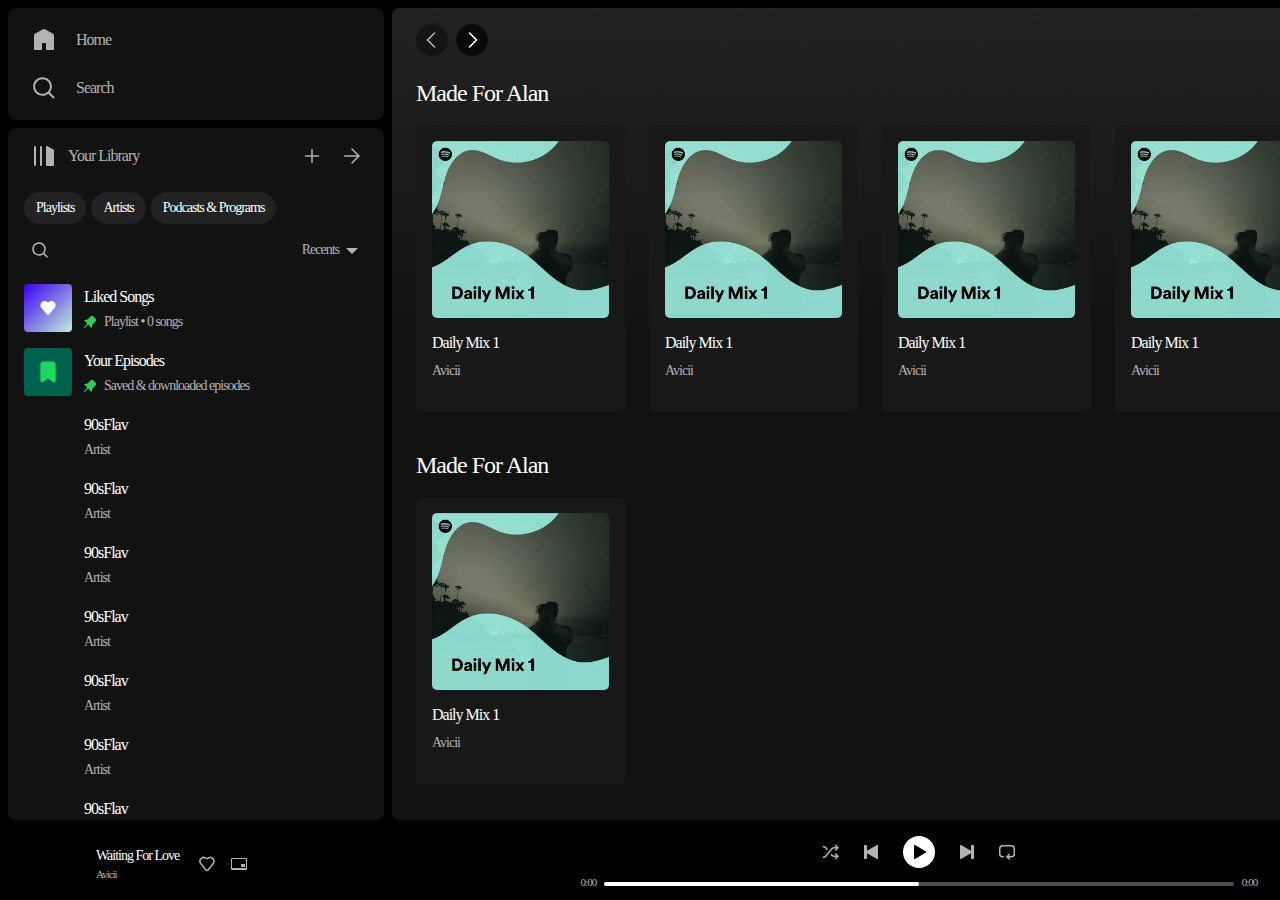
==== pages/app.html @ deaf63e4 "Commit 8 - 13/08/2023" ====
<!DOCTYPE html>
<html lang="en">

<head>
    <meta charset="UTF-8">
    <meta name="viewport" content="width=device-width, initial-scale=1.0">
    <title>Spotify - Web player: Music for Everyone</title>
    <link rel="shortcut icon" href="../img/favicon.png" type="image/x-icon">
    <!-- ============================================= GOOGLE FONTS ============================================= -->
    <!-- ============================================= EXTERNAL CSS ============================================= -->
    <link rel="stylesheet" href="../styles/style.css">
    <!-- ============================================= UNICONS LIBRARY ============================================= -->
    <link rel="stylesheet" href="https://unicons.iconscout.com/release/v4.0.8/css/line.css">
    <!-- ============================================= FONTAWESOME LIBRARY ============================================= -->
    <link rel="stylesheet" href="https://cdnjs.cloudflare.com/ajax/libs/font-awesome/6.4.0/css/all.min.css">
</head>

<body>

    <main>

        <aside class="sidebar">

            <ul class="principal-btns">
                <li class="home-btn principal-btn">
                    <a href="#">
                        <svg role="img" height="24" width="24" aria-hidden="true"
                            class="principal-icon home-active-icon" viewBox="0 0 24 24" data-encore-id="icon">
                            <path
                                d="M13.5 1.515a3 3 0 0 0-3 0L3 5.845a2 2 0 0 0-1 1.732V21a1 1 0 0 0 1 1h6a1 1 0 0 0 1-1v-6h4v6a1 1 0 0 0 1 1h6a1 1 0 0 0 1-1V7.577a2 2 0 0 0-1-1.732l-7.5-4.33z">
                            </path>
                        </svg>
                        <span>Home</span>
                    </a>
                </li>
                <li class="search-btn principal-btn">
                    <a href="#">
                        <svg role="img" height="24" width="24" aria-hidden="true" class="principal-icon search-icon"
                            viewBox="0 0 24 24" data-encore-id="icon">
                            <path
                                d="M10.533 1.279c-5.18 0-9.407 4.14-9.407 9.279s4.226 9.279 9.407 9.279c2.234 0 4.29-.77 5.907-2.058l4.353 4.353a1 1 0 1 0 1.414-1.414l-4.344-4.344a9.157 9.157 0 0 0 2.077-5.816c0-5.14-4.226-9.28-9.407-9.28zm-7.407 9.279c0-4.006 3.302-7.28 7.407-7.28s7.407 3.274 7.407 7.28-3.302 7.279-7.407 7.279-7.407-3.273-7.407-7.28z">
                            </path>
                        </svg>
                        <span>Search</span>
                    </a>
                </li>
            </ul>

            <div class="my-lib">
                <div class="lib-content">
                    <div class="my-lib-header">
                        <a href="#" class="my-lib-home my-lib-btn-left my-lib-btn">
                            <svg role="img" height="24" width="24" aria-hidden="true" viewBox="0 0 24 24"
                                data-encore-id="icon" class="Svg-sc-ytk21e-0 haNxPq">
                                <path
                                    d="M3 22a1 1 0 0 1-1-1V3a1 1 0 0 1 2 0v18a1 1 0 0 1-1 1zM15.5 2.134A1 1 0 0 0 14 3v18a1 1 0 0 0 1 1h6a1 1 0 0 0 1-1V6.464a1 1 0 0 0-.5-.866l-6-3.464zM9 2a1 1 0 0 0-1 1v18a1 1 0 1 0 2 0V3a1 1 0 0 0-1-1z">
                                </path>
                            </svg>
                            <p>Your Library</p>
                        </a>
                        <a href="#" class="my-lib-add my-lib-btn-right my-lib-btn">
                            <svg role="img" height="16" width="16" aria-hidden="true" viewBox="0 0 16 16"
                                data-encore-id="icon" class="Svg-sc-ytk21e-0 haNxPq">
                                <path
                                    d="M15.25 8a.75.75 0 0 1-.75.75H8.75v5.75a.75.75 0 0 1-1.5 0V8.75H1.5a.75.75 0 0 1 0-1.5h5.75V1.5a.75.75 0 0 1 1.5 0v5.75h5.75a.75.75 0 0 1 .75.75z">
                                </path>
                            </svg>
                        </a>
                        <a href="#" class="mt-lib-expand my-lib-btn-right my-lib-btn">
                            <svg role="img" height="16" width="16" aria-hidden="true" viewBox="0 0 16 16"
                                data-encore-id="icon" class="Svg-sc-ytk21e-0 leya-dW">
                                <path
                                    d="M7.19 1A.749.749 0 0 1 8.47.47L16 7.99l-7.53 7.521a.75.75 0 0 1-1.234-.815.75.75 0 0 1 .174-.243l5.72-5.714H.75a.75.75 0 1 1 0-1.498h12.38L7.41 1.529a.749.749 0 0 1-.22-.53z">
                                </path>
                            </svg>
                        </a>
                    </div>

                    <div class="my-lib-tags">
                        <a href="#">Playlists</a>
                        <a href="#">Artists</a>
                        <a href="#">Podcasts & Programs</a>
                    </div>

                </div>

                <div class="my-lib-playlists">
                    <div class="my-lib-filter">
                        <a href="#" class="playlist-search-btn">
                            <svg role="img" height="16" width="16" aria-hidden="true"
                                class="Svg-sc-ytk21e-0 haNxPq CIVozJ8XNPJ60uMN23Yg" viewBox="0 0 16 16"
                                data-encore-id="icon">
                                <path
                                    d="M7 1.75a5.25 5.25 0 1 0 0 10.5 5.25 5.25 0 0 0 0-10.5zM.25 7a6.75 6.75 0 1 1 12.096 4.12l3.184 3.185a.75.75 0 1 1-1.06 1.06L11.304 12.2A6.75 6.75 0 0 1 .25 7z">
                                </path>
                            </svg>
                        </a>
                        <div class="dropdown recents-playlists" id="dropdown-1" data-dropdown="1">
                            <div class="select" id="select-1">
                                <span class="selected">
                                    <span>Recents</span>
                                    <svg role="img" height="16" width="16" aria-hidden="true"
                                        class="dropdown-icon dropdown-show" id="dropdown-show-1" viewBox="0 0 16 16"
                                        data-encore-id="icon">
                                        <path d="m14 6-6 6-6-6h12z"></path>
                                    </svg>
                                    <svg role="img" height="16" width="16" aria-hidden="true"
                                        class="dropdown-icon dropdown-hide" id="dropdown-hide-1" viewBox="0 0 16 16"
                                        data-encore-id="icon">
                                        <path d="M14 10 8 4l-6 6h12z"></path>
                                    </svg>
                                </span>
                            </div>
                            <ul class="menu" id="menu-1">
                                <li class="dropdown-desc">Sort by</li>
                                <li class="option active">
                                    <span>Recents</span>
                                    <svg role="img" height="16" width="16" aria-hidden="true" viewBox="0 0 16 16"
                                        data-encore-id="icon" class="Svg-sc-ytk21e-0 haNxPq">
                                        <path
                                            d="M15.53 2.47a.75.75 0 0 1 0 1.06L4.907 14.153.47 9.716a.75.75 0 0 1 1.06-1.06l3.377 3.376L14.47 2.47a.75.75 0 0 1 1.06 0z">
                                        </path>
                                    </svg>
                                </li>
                                <li class="option">
                                    <span>Recently Added</span>
                                    <svg role="img" height="16" width="16" aria-hidden="true" viewBox="0 0 16 16"
                                        data-encore-id="icon" class="Svg-sc-ytk21e-0 haNxPq">
                                        <path
                                            d="M15.53 2.47a.75.75 0 0 1 0 1.06L4.907 14.153.47 9.716a.75.75 0 0 1 1.06-1.06l3.377 3.376L14.47 2.47a.75.75 0 0 1 1.06 0z">
                                        </path>
                                    </svg>
                                </li>
                                <li class="option">
                                    <span>Alphabetical</span>
                                    <svg role="img" height="16" width="16" aria-hidden="true" viewBox="0 0 16 16"
                                        data-encore-id="icon" class="Svg-sc-ytk21e-0 haNxPq">
                                        <path
                                            d="M15.53 2.47a.75.75 0 0 1 0 1.06L4.907 14.153.47 9.716a.75.75 0 0 1 1.06-1.06l3.377 3.376L14.47 2.47a.75.75 0 0 1 1.06 0z">
                                        </path>
                                    </svg>
                                </li>
                                <li class="option">
                                    <span>Creator</span>
                                    <svg role="img" height="16" width="16" aria-hidden="true" viewBox="0 0 16 16"
                                        data-encore-id="icon" class="Svg-sc-ytk21e-0 haNxPq">
                                        <path
                                            d="M15.53 2.47a.75.75 0 0 1 0 1.06L4.907 14.153.47 9.716a.75.75 0 0 1 1.06-1.06l3.377 3.376L14.47 2.47a.75.75 0 0 1 1.06 0z">
                                        </path>
                                    </svg>
                                </li>
                            </ul>
                        </div>
                    </div>
                    <ul class="playlists">
                        <li class="playlist-item">
                            <div class="playlist-1 playlist">
                                <div class="playlist-img">
                                    <img src="../img/liked-songs.png" alt="">
                                </div>
                                <div class="playlist-info">
                                    <h3>Liked Songs</h3>
                                    <p>
                                        <svg role="img" height="16" width="16" aria-hidden="false"
                                            class="Svg-sc-ytk21e-0 ilPTuf G7aCptcOZswI1fN6dGkO" viewBox="0 0 16 16"
                                            data-encore-id="icon">
                                            <title>Pinned</title>
                                            <path
                                                d="M8.822.797a2.72 2.72 0 0 1 3.847 0l2.534 2.533a2.72 2.72 0 0 1 0 3.848l-3.678 3.678-1.337 4.988-4.486-4.486L1.28 15.78a.75.75 0 0 1-1.06-1.06l4.422-4.422L.156 5.812l4.987-1.337L8.822.797z">
                                            </path>
                                        </svg>
                                        Playlist • 0 songs
                                    </p>
                                </div>
                            </div>
                        </li>
                        <li class="playlist-item">
                            <div class="playlist">
                                <div class="playlist-img">
                                    <img src="../img/your-episodes.png" alt="">
                                </div>
                                <div class="playlist-info">
                                    <h3>Your Episodes</h3>
                                    <p>
                                        <svg role="img" height="16" width="16" aria-hidden="false"
                                            class="Svg-sc-ytk21e-0 ilPTuf G7aCptcOZswI1fN6dGkO" viewBox="0 0 16 16"
                                            data-encore-id="icon">
                                            <title>Pinned</title>
                                            <path
                                                d="M8.822.797a2.72 2.72 0 0 1 3.847 0l2.534 2.533a2.72 2.72 0 0 1 0 3.848l-3.678 3.678-1.337 4.988-4.486-4.486L1.28 15.78a.75.75 0 0 1-1.06-1.06l4.422-4.422L.156 5.812l4.987-1.337L8.822.797z">
                                            </path>
                                        </svg>
                                        Saved & downloaded episodes
                                    </p>
                                </div>
                            </div>
                        </li>
                        <li class="playlist-item artist-item">
                            <div class="playlist artist">
                                <div class="playlist-img artist-img">
                                    <img src="../img/artists-img.webp" alt="">
                                </div>
                                <div class="playlist-info">
                                    <h3>90sFlav</h3>
                                    <p>
                                        Artist
                                    </p>
                                </div>
                            </div>
                        </li>
                        <li class="playlist-item artist-item">
                            <div class="playlist artist">
                                <div class="playlist-img artist-img">
                                    <img src="../img/artists-img.webp" alt="">
                                </div>
                                <div class="playlist-info">
                                    <h3>90sFlav</h3>
                                    <p>
                                        Artist
                                    </p>
                                </div>
                            </div>
                        </li>
                        <li class="playlist-item artist-item">
                            <div class="playlist artist">
                                <div class="playlist-img artist-img">
                                    <img src="../img/artists-img.webp" alt="">
                                </div>
                                <div class="playlist-info">
                                    <h3>90sFlav</h3>
                                    <p>
                                        Artist
                                    </p>
                                </div>
                            </div>
                        </li>
                        <li class="playlist-item artist-item">
                            <div class="playlist artist">
                                <div class="playlist-img artist-img">
                                    <img src="../img/artists-img.webp" alt="">
                                </div>
                                <div class="playlist-info">
                                    <h3>90sFlav</h3>
                                    <p>
                                        Artist
                                    </p>
                                </div>
                            </div>
                        </li>
                        <li class="playlist-item artist-item">
                            <div class="playlist artist">
                                <div class="playlist-img artist-img">
                                    <img src="../img/artists-img.webp" alt="">
                                </div>
                                <div class="playlist-info">
                                    <h3>90sFlav</h3>
                                    <p>
                                        Artist
                                    </p>
                                </div>
                            </div>
                        </li>
                        <li class="playlist-item artist-item">
                            <div class="playlist artist">
                                <div class="playlist-img artist-img">
                                    <img src="../img/artists-img.webp" alt="">
                                </div>
                                <div class="playlist-info">
                                    <h3>90sFlav</h3>
                                    <p>
                                        Artist
                                    </p>
                                </div>
                            </div>
                        </li>
                        <li class="playlist-item artist-item">
                            <div class="playlist artist">
                                <div class="playlist-img artist-img">
                                    <img src="../img/artists-img.webp" alt="">
                                </div>
                                <div class="playlist-info">
                                    <h3>90sFlav</h3>
                                    <p>
                                        Artist
                                    </p>
                                </div>
                            </div>
                        </li>
                        <li class="playlist-item artist-item">
                            <div class="playlist artist">
                                <div class="playlist-img artist-img">
                                    <img src="../img/artists-img.webp" alt="">
                                </div>
                                <div class="playlist-info">
                                    <h3>90sFlav</h3>
                                    <p>
                                        Artist
                                    </p>
                                </div>
                            </div>
                        </li>
                        <li class="playlist-item artist-item">
                            <div class="playlist artist">
                                <div class="playlist-img artist-img">
                                    <img src="../img/artists-img.webp" alt="">
                                </div>
                                <div class="playlist-info">
                                    <h3>90sFlav</h3>
                                    <p>
                                        Artist
                                    </p>
                                </div>
                            </div>
                        </li>
                        <li class="playlist-item artist-item">
                            <div class="playlist artist">
                                <div class="playlist-img artist-img">
                                    <img src="../img/artists-img.webp" alt="">
                                </div>
                                <div class="playlist-info">
                                    <h3>90sFlav</h3>
                                    <p>
                                        Artist
                                    </p>
                                </div>
                            </div>
                        </li>
                        <li class="playlist-item artist-item">
                            <div class="playlist artist">
                                <div class="playlist-img artist-img">
                                    <img src="../img/artists-img.webp" alt="">
                                </div>
                                <div class="playlist-info">
                                    <h3>90sFlav</h3>
                                    <p>
                                        Artist
                                    </p>
                                </div>
                            </div>
                        </li>
                        <li class="playlist-item artist-item">
                            <div class="playlist artist">
                                <div class="playlist-img artist-img">
                                    <img src="../img/artists-img.webp" alt="">
                                </div>
                                <div class="playlist-info">
                                    <h3>90sFlav</h3>
                                    <p>
                                        Artist
                                    </p>
                                </div>
                            </div>
                        </li>
                        <li class="playlist-item artist-item">
                            <div class="playlist artist">
                                <div class="playlist-img artist-img">
                                    <img src="../img/artists-img.webp" alt="">
                                </div>
                                <div class="playlist-info">
                                    <h3>90sFlav</h3>
                                    <p>
                                        Artist
                                    </p>
                                </div>
                            </div>
                        </li>
                        <li class="playlist-item artist-item">
                            <div class="playlist artist">
                                <div class="playlist-img artist-img">
                                    <img src="../img/artists-img.webp" alt="">
                                </div>
                                <div class="playlist-info">
                                    <h3>90sFlav</h3>
                                    <p>
                                        Artist
                                    </p>
                                </div>
                            </div>
                        </li>
                        <li class="playlist-item artist-item">
                            <div class="playlist artist">
                                <div class="playlist-img artist-img">
                                    <img src="../img/artists-img.webp" alt="">
                                </div>
                                <div class="playlist-info">
                                    <h3>90sFlav</h3>
                                    <p>
                                        Artist
                                    </p>
                                </div>
                            </div>
                        </li>
                        <li class="playlist-item artist-item">
                            <div class="playlist artist">
                                <div class="playlist-img artist-img">
                                    <img src="../img/artists-img.webp" alt="">
                                </div>
                                <div class="playlist-info">
                                    <h3>90sFlav</h3>
                                    <p>
                                        Artist
                                    </p>
                                </div>
                            </div>
                        </li>
                        <li class="playlist-item artist-item">
                            <div class="playlist artist">
                                <div class="playlist-img artist-img">
                                    <img src="../img/artists-img.webp" alt="">
                                </div>
                                <div class="playlist-info">
                                    <h3>90sFlav</h3>
                                    <p>
                                        Artist
                                    </p>
                                </div>
                            </div>
                        </li>
                        <li class="playlist-item artist-item">
                            <div class="playlist artist">
                                <div class="playlist-img artist-img">
                                    <img src="../img/artists-img.webp" alt="">
                                </div>
                                <div class="playlist-info">
                                    <h3>90sFlav</h3>
                                    <p>
                                        Artist
                                    </p>
                                </div>
                            </div>
                        </li>
                        <li class="playlist-item artist-item">
                            <div class="playlist artist">
                                <div class="playlist-img artist-img">
                                    <img src="../img/artists-img.webp" alt="">
                                </div>
                                <div class="playlist-info">
                                    <h3>90sFlav</h3>
                                    <p>
                                        Artist
                                    </p>
                                </div>
                            </div>
                        </li>
                        <li class="playlist-item artist-item">
                            <div class="playlist artist">
                                <div class="playlist-img artist-img">
                                    <img src="../img/artists-img.webp" alt="">
                                </div>
                                <div class="playlist-info">
                                    <h3>90sFlav</h3>
                                    <p>
                                        Artist
                                    </p>
                                </div>
                            </div>
                        </li>
                        <li class="playlist-item artist-item">
                            <div class="playlist artist">
                                <div class="playlist-img artist-img">
                                    <img src="../img/artists-img.webp" alt="">
                                </div>
                                <div class="playlist-info">
                                    <h3>90sFlav</h3>
                                    <p>
                                        Artist
                                    </p>
                                </div>
                            </div>
                        </li>
                        <li class="playlist-item artist-item">
                            <div class="playlist artist">
                                <div class="playlist-img artist-img">
                                    <img src="../img/artists-img.webp" alt="">
                                </div>
                                <div class="playlist-info">
                                    <h3>90sFlav</h3>
                                    <p>
                                        Artist
                                    </p>
                                </div>
                            </div>
                        </li>
                        <li class="playlist-item artist-item">
                            <div class="playlist artist">
                                <div class="playlist-img artist-img">
                                    <img src="../img/artists-img.webp" alt="">
                                </div>
                                <div class="playlist-info">
                                    <h3>90sFlav</h3>
                                    <p>
                                        Artist
                                    </p>
                                </div>
                            </div>
                        </li>
                    </ul>
                </div>
            </div>

        </aside>

        <section class="main-section">
            <div class="main">
                <div class="main-content">
                    <div id="main-content-alternative"></div>
                    <div class="move-btns">
                        <button class="move-left move-btn">
                            <svg role="img" height="16" width="16" aria-hidden="true"
                                class="Svg-sc-ytk21e-0 leya-dW IYDlXmBmmUKHveMzIPCF" viewBox="0 0 16 16"
                                data-encore-id="icon">
                                <path
                                    d="M11.03.47a.75.75 0 0 1 0 1.06L4.56 8l6.47 6.47a.75.75 0 1 1-1.06 1.06L2.44 8 9.97.47a.75.75 0 0 1 1.06 0z">
                                </path>
                            </svg>
                        </button>
                        <button class="move-right move-btn">
                            <svg role="img" height="16" width="16" aria-hidden="true"
                                class="Svg-sc-ytk21e-0 leya-dW IYDlXmBmmUKHveMzIPCF" viewBox="0 0 16 16"
                                data-encore-id="icon">
                                <path
                                    d="M4.97.47a.75.75 0 0 0 0 1.06L11.44 8l-6.47 6.47a.75.75 0 1 0 1.06 1.06L13.56 8 6.03.47a.75.75 0 0 0-1.06 0z">
                                </path>
                            </svg>
                        </button>
                        <div class="play-track">
                            <div class="play-track-btn">
                                <svg role="img" height="24" width="24" aria-hidden="true" viewBox="0 0 24 24"
                                    data-encore-id="icon" class="Svg-sc-ytk21e-0 haNxPq">
                                    <path
                                        d="m7.05 3.606 13.49 7.788a.7.7 0 0 1 0 1.212L7.05 20.394A.7.7 0 0 1 6 19.788V4.212a.7.7 0 0 1 1.05-.606z">
                                    </path>
                                </svg>
                            </div>
                            <h4>EDM</h4>
                        </div>
                    </div>
                    <div class="other-info">
                        <a href="#" class="other-btn explore-btn">Explore Premium</a>
                        <a href="#" class="other-btn install-btn">
                            <svg role="img" height="16" width="16" aria-hidden="true" viewBox="0 0 16 16"
                                data-encore-id="icon" class="Svg-sc-ytk21e-0 haNxPq">
                                <path
                                    d="M4.995 8.745a.75.75 0 0 1 1.06 0L7.25 9.939V4a.75.75 0 0 1 1.5 0v5.94l1.195-1.195a.75.75 0 1 1 1.06 1.06L8 12.811l-.528-.528a.945.945 0 0 1-.005-.005L4.995 9.805a.75.75 0 0 1 0-1.06z">
                                </path>
                                <path
                                    d="M0 8a8 8 0 1 1 16 0A8 8 0 0 1 0 8zm8-6.5a6.5 6.5 0 1 0 0 13 6.5 6.5 0 0 0 0-13z">
                                </path>
                            </svg>
                            <span>Install App</span>
                        </a>
                        <div class="profile-img">
                            <img src="../img/spotify-profile.jpeg" alt="">
                        </div>
                    </div>
                </div>
                <div class="principal-content">
                    <div class="gradient gradient-1"></div>
                    <div class="mix-section">
                        <div class="user-content">
                            <div class="main-title main-title-1">
                                <h2>Made For Alan</h1>
                                    <h6>Show all</h6>
                            </div>
                            <div class="main-cards">
                                <div class="card card-1">
                                    <div class="card-img">
                                        <img src="../img/card-img.jpeg" alt="">
                                        <button class="play-media">
                                            <svg role="img" height="24" width="24" aria-hidden="true"
                                                viewBox="0 0 24 24" data-encore-id="icon"
                                                class="Svg-sc-ytk21e-0 haNxPq">
                                                <path
                                                    d="m7.05 3.606 13.49 7.788a.7.7 0 0 1 0 1.212L7.05 20.394A.7.7 0 0 1 6 19.788V4.212a.7.7 0 0 1 1.05-.606z">
                                                </path>
                                            </svg>
                                        </button>
                                    </div>
                                    <div class="card-info">
                                        <h3 class="card-title">Daily Mix 1</h3>
                                        <h4 class="card-artist">Avicii</h4>
                                    </div>
                                </div>
                                <div class="card card-1">
                                    <div class="card-img">
                                        <img src="../img/card-img.jpeg" alt="">
                                        <button class="play-media">
                                            <svg role="img" height="24" width="24" aria-hidden="true"
                                                viewBox="0 0 24 24" data-encore-id="icon"
                                                class="Svg-sc-ytk21e-0 haNxPq">
                                                <path
                                                    d="m7.05 3.606 13.49 7.788a.7.7 0 0 1 0 1.212L7.05 20.394A.7.7 0 0 1 6 19.788V4.212a.7.7 0 0 1 1.05-.606z">
                                                </path>
                                            </svg>
                                        </button>
                                    </div>
                                    <div class="card-info">
                                        <h3 class="card-title">Daily Mix 1</h3>
                                        <h4 class="card-artist">Avicii</h4>
                                    </div>
                                </div>
                                <div class="card card-1">
                                    <div class="card-img">
                                        <img src="../img/card-img.jpeg" alt="">
                                        <button class="play-media">
                                            <svg role="img" height="24" width="24" aria-hidden="true"
                                                viewBox="0 0 24 24" data-encore-id="icon"
                                                class="Svg-sc-ytk21e-0 haNxPq">
                                                <path
                                                    d="m7.05 3.606 13.49 7.788a.7.7 0 0 1 0 1.212L7.05 20.394A.7.7 0 0 1 6 19.788V4.212a.7.7 0 0 1 1.05-.606z">
                                                </path>
                                            </svg>
                                        </button>
                                    </div>
                                    <div class="card-info">
                                        <h3 class="card-title">Daily Mix 1</h3>
                                        <h4 class="card-artist">Avicii</h4>
                                    </div>
                                </div>
                                <div class="card card-1">
                                    <div class="card-img">
                                        <img src="../img/card-img.jpeg" alt="">
                                        <button class="play-media">
                                            <svg role="img" height="24" width="24" aria-hidden="true"
                                                viewBox="0 0 24 24" data-encore-id="icon"
                                                class="Svg-sc-ytk21e-0 haNxPq">
                                                <path
                                                    d="m7.05 3.606 13.49 7.788a.7.7 0 0 1 0 1.212L7.05 20.394A.7.7 0 0 1 6 19.788V4.212a.7.7 0 0 1 1.05-.606z">
                                                </path>
                                            </svg>
                                        </button>
                                    </div>
                                    <div class="card-info">
                                        <h3 class="card-title">Daily Mix 1</h3>
                                        <h4 class="card-artist">Avicii</h4>
                                    </div>
                                </div>
                                <div class="card card-1">
                                    <div class="card-img">
                                        <img src="../img/card-img.jpeg" alt="">
                                        <button class="play-media">
                                            <svg role="img" height="24" width="24" aria-hidden="true"
                                                viewBox="0 0 24 24" data-encore-id="icon"
                                                class="Svg-sc-ytk21e-0 haNxPq">
                                                <path
                                                    d="m7.05 3.606 13.49 7.788a.7.7 0 0 1 0 1.212L7.05 20.394A.7.7 0 0 1 6 19.788V4.212a.7.7 0 0 1 1.05-.606z">
                                                </path>
                                            </svg>
                                        </button>
                                    </div>
                                    <div class="card-info">
                                        <h3 class="card-title">Daily Mix 1</h3>
                                        <h4 class="card-artist">Avicii</h4>
                                    </div>
                                </div>
                                <div class="card card-1">
                                    <div class="card-img">
                                        <img src="../img/card-img.jpeg" alt="">
                                        <button class="play-media">
                                            <svg role="img" height="24" width="24" aria-hidden="true"
                                                viewBox="0 0 24 24" data-encore-id="icon"
                                                class="Svg-sc-ytk21e-0 haNxPq">
                                                <path
                                                    d="m7.05 3.606 13.49 7.788a.7.7 0 0 1 0 1.212L7.05 20.394A.7.7 0 0 1 6 19.788V4.212a.7.7 0 0 1 1.05-.606z">
                                                </path>
                                            </svg>
                                        </button>
                                    </div>
                                    <div class="card-info">
                                        <h3 class="card-title">Daily Mix 1</h3>
                                        <h4 class="card-artist">Avicii</h4>
                                    </div>
                                </div>
                            </div>
                        </div>
                        <div class="user-content">
                            <div class="main-title main-title-1">
                                <h2>Made For Alan</h1>
                                    <h6>Show all</h6>
                            </div>
                            <div class="main-cards">
                                <div class="card card-1">
                                    <div class="card-img">
                                        <img src="../img/card-img.jpeg" alt="">
                                        <button class="play-media">
                                            <svg role="img" height="24" width="24" aria-hidden="true"
                                                viewBox="0 0 24 24" data-encore-id="icon"
                                                class="Svg-sc-ytk21e-0 haNxPq">
                                                <path
                                                    d="m7.05 3.606 13.49 7.788a.7.7 0 0 1 0 1.212L7.05 20.394A.7.7 0 0 1 6 19.788V4.212a.7.7 0 0 1 1.05-.606z">
                                                </path>
                                            </svg>
                                        </button>
                                    </div>
                                    <div class="card-info">
                                        <h3 class="card-title">Daily Mix 1</h3>
                                        <h4 class="card-artist">Avicii</h4>
                                    </div>
                                </div>
                            </div>
                        </div>
                        <div class="user-content">
                            <div class="main-title main-title-1">
                                <h2>Made For Alan</h1>
                                    <h6>Show all</h6>
                            </div>
                            <div class="main-cards">
                                <div class="card card-1">
                                    <div class="card-img">
                                        <img src="../img/card-img.jpeg" alt="">
                                        <button class="play-media">
                                            <svg role="img" height="24" width="24" aria-hidden="true"
                                                viewBox="0 0 24 24" data-encore-id="icon"
                                                class="Svg-sc-ytk21e-0 haNxPq">
                                                <path
                                                    d="m7.05 3.606 13.49 7.788a.7.7 0 0 1 0 1.212L7.05 20.394A.7.7 0 0 1 6 19.788V4.212a.7.7 0 0 1 1.05-.606z">
                                                </path>
                                            </svg>
                                        </button>
                                    </div>
                                    <div class="card-info">
                                        <h3 class="card-title">Daily Mix 1</h3>
                                        <h4 class="card-artist">Avicii</h4>
                                    </div>
                                </div>
                            </div>
                        </div>
                    </div>
                    <div class="playlist-band">
                        <div class="playlist-cover">
                            <img src="../img/playlist-img.jpeg" id="playlist-img" alt="">
                            <div class="edit-playlist-img">
                                <svg role="img" height="48" width="48" aria-hidden="true" viewBox="0 0 24 24"
                                    data-encore-id="icon" class="Svg-sc-ytk21e-0 haNxPq">
                                    <path
                                        d="M17.318 1.975a3.329 3.329 0 1 1 4.707 4.707L8.451 20.256c-.49.49-1.082.867-1.735 1.103L2.34 22.94a1 1 0 0 1-1.28-1.28l1.581-4.376a4.726 4.726 0 0 1 1.103-1.735L17.318 1.975zm3.293 1.414a1.329 1.329 0 0 0-1.88 0L5.159 16.963c-.283.283-.5.624-.636 1l-.857 2.372 2.371-.857a2.726 2.726 0 0 0 1.001-.636L20.611 5.268a1.329 1.329 0 0 0 0-1.879z">
                                    </path>
                                </svg>
                                <span>Choose photo</span>
                            </div>
                        </div>
                        <div class="playlist-information">
                            <h6 class="playlist-type">Playlist</h6>
                            <h1 class="playlist-name">EDM</h1>
                            <p class="playlist-user">
                                <img src="../img/spotify-profile.jpeg" alt="">
                                <span class="playlist-detail-1">Alan</span>
                                <span class="playlist-detail-2">•</span>
                                <span class="playlist-detail-3">0 songs,</span>
                                <span class="playlist-detail-4">17 min 25 sec</span>
                            </p>
                        </div>
                    </div>
                    <div class="playlist-play">
                        <div class="gradient-2"></div>
                        <div class="playlist-btn">
                            <svg role="img" height="28" width="28" aria-hidden="true" viewBox="0 0 24 24"
                                data-encore-id="icon" class="Svg-sc-ytk21e-0 haNxPq">
                                <path
                                    d="m7.05 3.606 13.49 7.788a.7.7 0 0 1 0 1.212L7.05 20.394A.7.7 0 0 1 6 19.788V4.212a.7.7 0 0 1 1.05-.606z">
                                </path>
                            </svg>
                        </div>
                        <div class="playlist-menu">
                            <svg role="img" height="32" width="32" aria-hidden="true" viewBox="0 0 24 24"
                                data-encore-id="icon" class="Svg-sc-ytk21e-0 haNxPq">
                                <path
                                    d="M4.5 13.5a1.5 1.5 0 1 0 0-3 1.5 1.5 0 0 0 0 3zm15 0a1.5 1.5 0 1 0 0-3 1.5 1.5 0 0 0 0 3zm-7.5 0a1.5 1.5 0 1 0 0-3 1.5 1.5 0 0 0 0 3z">
                                </path>
                            </svg>
                        </div>
                    </div>
                    <div class="playlist-tracks">
                        <div class="tracks-header" id="track-header">
                            <div class="track-num-header">#</div>
                            <div class="track-name-header">Title</div>
                            <div class="track-album-header">Album</div>
                            <div class="track-added-header">Date Added</div>
                            <div class="track-time-header">
                                <svg role="img" height="16" width="16" aria-hidden="true" viewBox="0 0 16 16"
                                    data-encore-id="icon" class="Svg-sc-ytk21e-0 haNxPq">
                                    <path
                                        d="M8 1.5a6.5 6.5 0 1 0 0 13 6.5 6.5 0 0 0 0-13zM0 8a8 8 0 1 1 16 0A8 8 0 0 1 0 8z">
                                    </path>
                                    <path
                                        d="M8 3.25a.75.75 0 0 1 .75.75v3.25H11a.75.75 0 0 1 0 1.5H7.25V4A.75.75 0 0 1 8 3.25z">
                                    </path>
                                </svg>
                            </div>
                        </div>
                        <div class="tracks-body">
                            <div class="track-row">
                                <div class="track-num track-item">
                                    <span class="track-number">1</span>
                                    <svg role="img" height="16" width="16" aria-hidden="true" class="track-play"
                                        viewBox="0 0 24 24" data-encore-id="icon">
                                        <path
                                            d="m7.05 3.606 13.49 7.788a.7.7 0 0 1 0 1.212L7.05 20.394A.7.7 0 0 1 6 19.788V4.212a.7.7 0 0 1 1.05-.606z">
                                        </path>
                                    </svg>
                                </div>
                                <div class="track-name track-item">
                                    <img src="../img/music-img.jpeg" alt="">
                                    <div class="track-info">
                                        <p class="track-name-info">Waiting For Love</p>
                                        <p class="track-author">Avicii</p>
                                    </div>
                                </div>
                                <div class="track-album track-item">Stories</div>
                                <div class="track-added track-item">Feb 6, 2022</div>
                                <div class="track-time track-item">
                                    <div class="track-favorite">
                                        <svg role="img" height="16" width="16" aria-hidden="true" viewBox="0 0 16 16"
                                            data-encore-id="icon" class="Svg-sc-ytk21e-0 haNxPq">
                                            <path
                                                d="M1.69 2A4.582 4.582 0 0 1 8 2.023 4.583 4.583 0 0 1 11.88.817h.002a4.618 4.618 0 0 1 3.782 3.65v.003a4.543 4.543 0 0 1-1.011 3.84L9.35 14.629a1.765 1.765 0 0 1-2.093.464 1.762 1.762 0 0 1-.605-.463L1.348 8.309A4.582 4.582 0 0 1 1.689 2zm3.158.252A3.082 3.082 0 0 0 2.49 7.337l.005.005L7.8 13.664a.264.264 0 0 0 .311.069.262.262 0 0 0 .09-.069l5.312-6.33a3.043 3.043 0 0 0 .68-2.573 3.118 3.118 0 0 0-2.551-2.463 3.079 3.079 0 0 0-2.612.816l-.007.007a1.501 1.501 0 0 1-2.045 0l-.009-.008a3.082 3.082 0 0 0-2.121-.861z">
                                            </path>
                                        </svg>
                                    </div>
                                    <div class="track-timing">
                                        3:50
                                    </div>
                                    <div class="track-menu track-item">
                                        <svg role="img" height="16" width="16" aria-hidden="true" viewBox="0 0 16 16"
                                            data-encore-id="icon" class="Svg-sc-ytk21e-0 haNxPq">
                                            <path
                                                d="M3 8a1.5 1.5 0 1 1-3 0 1.5 1.5 0 0 1 3 0zm6.5 0a1.5 1.5 0 1 1-3 0 1.5 1.5 0 0 1 3 0zM16 8a1.5 1.5 0 1 1-3 0 1.5 1.5 0 0 1 3 0z">
                                            </path>
                                        </svg>
                                    </div>
                                </div>
                            </div>
                            <div class="track-row">
                                <div class="track-num track-item">
                                    <span class="track-number">1</span>
                                    <svg role="img" height="16" width="16" aria-hidden="true" class="track-play"
                                        viewBox="0 0 24 24" data-encore-id="icon">
                                        <path
                                            d="m7.05 3.606 13.49 7.788a.7.7 0 0 1 0 1.212L7.05 20.394A.7.7 0 0 1 6 19.788V4.212a.7.7 0 0 1 1.05-.606z">
                                        </path>
                                    </svg>

                                </div>
                                <div class="track-name track-item">
                                    <img src="../img/music-img.jpeg" alt="">
                                    <div class="track-info">
                                        <p class="track-name-info">Waiting For Love</p>
                                        <p class="track-author">Avicii</p>
                                    </div>
                                </div>
                                <div class="track-album track-item">Stories</div>
                                <div class="track-added track-item">Feb 6, 2022</div>
                                <div class="track-time track-item">
                                    <div class="track-favorite">
                                        <svg role="img" height="16" width="16" aria-hidden="true" viewBox="0 0 16 16"
                                            data-encore-id="icon" class="Svg-sc-ytk21e-0 haNxPq">
                                            <path
                                                d="M1.69 2A4.582 4.582 0 0 1 8 2.023 4.583 4.583 0 0 1 11.88.817h.002a4.618 4.618 0 0 1 3.782 3.65v.003a4.543 4.543 0 0 1-1.011 3.84L9.35 14.629a1.765 1.765 0 0 1-2.093.464 1.762 1.762 0 0 1-.605-.463L1.348 8.309A4.582 4.582 0 0 1 1.689 2zm3.158.252A3.082 3.082 0 0 0 2.49 7.337l.005.005L7.8 13.664a.264.264 0 0 0 .311.069.262.262 0 0 0 .09-.069l5.312-6.33a3.043 3.043 0 0 0 .68-2.573 3.118 3.118 0 0 0-2.551-2.463 3.079 3.079 0 0 0-2.612.816l-.007.007a1.501 1.501 0 0 1-2.045 0l-.009-.008a3.082 3.082 0 0 0-2.121-.861z">
                                            </path>
                                        </svg>
                                    </div>
                                    <div class="track-timing">
                                        3:50
                                    </div>
                                    <div class="track-menu track-item">
                                        <svg role="img" height="16" width="16" aria-hidden="true" viewBox="0 0 16 16"
                                            data-encore-id="icon" class="Svg-sc-ytk21e-0 haNxPq">
                                            <path
                                                d="M3 8a1.5 1.5 0 1 1-3 0 1.5 1.5 0 0 1 3 0zm6.5 0a1.5 1.5 0 1 1-3 0 1.5 1.5 0 0 1 3 0zM16 8a1.5 1.5 0 1 1-3 0 1.5 1.5 0 0 1 3 0z">
                                            </path>
                                        </svg>
                                    </div>
                                </div>
                            </div>
                            <div class="track-row">
                                <div class="track-num track-item">
                                    <span class="track-number">1</span>
                                    <svg role="img" height="16" width="16" aria-hidden="true" class="track-play"
                                        viewBox="0 0 24 24" data-encore-id="icon">
                                        <path
                                            d="m7.05 3.606 13.49 7.788a.7.7 0 0 1 0 1.212L7.05 20.394A.7.7 0 0 1 6 19.788V4.212a.7.7 0 0 1 1.05-.606z">
                                        </path>
                                    </svg>

                                </div>
                                <div class="track-name track-item">
                                    <img src="../img/music-img.jpeg" alt="">
                                    <div class="track-info">
                                        <p class="track-name-info">Waiting For Love</p>
                                        <p class="track-author">Avicii</p>
                                    </div>
                                </div>
                                <div class="track-album track-item">Stories</div>
                                <div class="track-added track-item">Feb 6, 2022</div>
                                <div class="track-time track-item">
                                    <div class="track-favorite">
                                        <svg role="img" height="16" width="16" aria-hidden="true" viewBox="0 0 16 16"
                                            data-encore-id="icon" class="Svg-sc-ytk21e-0 haNxPq">
                                            <path
                                                d="M1.69 2A4.582 4.582 0 0 1 8 2.023 4.583 4.583 0 0 1 11.88.817h.002a4.618 4.618 0 0 1 3.782 3.65v.003a4.543 4.543 0 0 1-1.011 3.84L9.35 14.629a1.765 1.765 0 0 1-2.093.464 1.762 1.762 0 0 1-.605-.463L1.348 8.309A4.582 4.582 0 0 1 1.689 2zm3.158.252A3.082 3.082 0 0 0 2.49 7.337l.005.005L7.8 13.664a.264.264 0 0 0 .311.069.262.262 0 0 0 .09-.069l5.312-6.33a3.043 3.043 0 0 0 .68-2.573 3.118 3.118 0 0 0-2.551-2.463 3.079 3.079 0 0 0-2.612.816l-.007.007a1.501 1.501 0 0 1-2.045 0l-.009-.008a3.082 3.082 0 0 0-2.121-.861z">
                                            </path>
                                        </svg>
                                    </div>
                                    <div class="track-timing">
                                        3:50
                                    </div>
                                    <div class="track-menu track-item">
                                        <svg role="img" height="16" width="16" aria-hidden="true" viewBox="0 0 16 16"
                                            data-encore-id="icon" class="Svg-sc-ytk21e-0 haNxPq">
                                            <path
                                                d="M3 8a1.5 1.5 0 1 1-3 0 1.5 1.5 0 0 1 3 0zm6.5 0a1.5 1.5 0 1 1-3 0 1.5 1.5 0 0 1 3 0zM16 8a1.5 1.5 0 1 1-3 0 1.5 1.5 0 0 1 3 0z">
                                            </path>
                                        </svg>
                                    </div>
                                </div>
                            </div>
                            <div class="track-row">
                                <div class="track-num track-item">
                                    <span class="track-number">1</span>
                                    <svg role="img" height="16" width="16" aria-hidden="true" class="track-play"
                                        viewBox="0 0 24 24" data-encore-id="icon">
                                        <path
                                            d="m7.05 3.606 13.49 7.788a.7.7 0 0 1 0 1.212L7.05 20.394A.7.7 0 0 1 6 19.788V4.212a.7.7 0 0 1 1.05-.606z">
                                        </path>
                                    </svg>

                                </div>
                                <div class="track-name track-item">
                                    <img src="../img/music-img.jpeg" alt="">
                                    <div class="track-info">
                                        <p class="track-name-info">Waiting For Love</p>
                                        <p class="track-author">Avicii</p>
                                    </div>
                                </div>
                                <div class="track-album track-item">Stories</div>
                                <div class="track-added track-item">Feb 6, 2022</div>
                                <div class="track-time track-item">
                                    <div class="track-favorite">
                                        <svg role="img" height="16" width="16" aria-hidden="true" viewBox="0 0 16 16"
                                            data-encore-id="icon" class="Svg-sc-ytk21e-0 haNxPq">
                                            <path
                                                d="M1.69 2A4.582 4.582 0 0 1 8 2.023 4.583 4.583 0 0 1 11.88.817h.002a4.618 4.618 0 0 1 3.782 3.65v.003a4.543 4.543 0 0 1-1.011 3.84L9.35 14.629a1.765 1.765 0 0 1-2.093.464 1.762 1.762 0 0 1-.605-.463L1.348 8.309A4.582 4.582 0 0 1 1.689 2zm3.158.252A3.082 3.082 0 0 0 2.49 7.337l.005.005L7.8 13.664a.264.264 0 0 0 .311.069.262.262 0 0 0 .09-.069l5.312-6.33a3.043 3.043 0 0 0 .68-2.573 3.118 3.118 0 0 0-2.551-2.463 3.079 3.079 0 0 0-2.612.816l-.007.007a1.501 1.501 0 0 1-2.045 0l-.009-.008a3.082 3.082 0 0 0-2.121-.861z">
                                            </path>
                                        </svg>
                                    </div>
                                    <div class="track-timing">
                                        3:50
                                    </div>
                                    <div class="track-menu track-item">
                                        <svg role="img" height="16" width="16" aria-hidden="true" viewBox="0 0 16 16"
                                            data-encore-id="icon" class="Svg-sc-ytk21e-0 haNxPq">
                                            <path
                                                d="M3 8a1.5 1.5 0 1 1-3 0 1.5 1.5 0 0 1 3 0zm6.5 0a1.5 1.5 0 1 1-3 0 1.5 1.5 0 0 1 3 0zM16 8a1.5 1.5 0 1 1-3 0 1.5 1.5 0 0 1 3 0z">
                                            </path>
                                        </svg>
                                    </div>
                                </div>
                            </div>
                            <div class="track-row">
                                <div class="track-num track-item">
                                    <span class="track-number">1</span>
                                    <svg role="img" height="16" width="16" aria-hidden="true" class="track-play"
                                        viewBox="0 0 24 24" data-encore-id="icon">
                                        <path
                                            d="m7.05 3.606 13.49 7.788a.7.7 0 0 1 0 1.212L7.05 20.394A.7.7 0 0 1 6 19.788V4.212a.7.7 0 0 1 1.05-.606z">
                                        </path>
                                    </svg>

                                </div>
                                <div class="track-name track-item">
                                    <img src="../img/music-img.jpeg" alt="">
                                    <div class="track-info">
                                        <p class="track-name-info">Waiting For Love</p>
                                        <p class="track-author">Avicii</p>
                                    </div>
                                </div>
                                <div class="track-album track-item">Stories</div>
                                <div class="track-added track-item">Feb 6, 2022</div>
                                <div class="track-time track-item">
                                    <div class="track-favorite">
                                        <svg role="img" height="16" width="16" aria-hidden="true" viewBox="0 0 16 16"
                                            data-encore-id="icon" class="Svg-sc-ytk21e-0 haNxPq">
                                            <path
                                                d="M1.69 2A4.582 4.582 0 0 1 8 2.023 4.583 4.583 0 0 1 11.88.817h.002a4.618 4.618 0 0 1 3.782 3.65v.003a4.543 4.543 0 0 1-1.011 3.84L9.35 14.629a1.765 1.765 0 0 1-2.093.464 1.762 1.762 0 0 1-.605-.463L1.348 8.309A4.582 4.582 0 0 1 1.689 2zm3.158.252A3.082 3.082 0 0 0 2.49 7.337l.005.005L7.8 13.664a.264.264 0 0 0 .311.069.262.262 0 0 0 .09-.069l5.312-6.33a3.043 3.043 0 0 0 .68-2.573 3.118 3.118 0 0 0-2.551-2.463 3.079 3.079 0 0 0-2.612.816l-.007.007a1.501 1.501 0 0 1-2.045 0l-.009-.008a3.082 3.082 0 0 0-2.121-.861z">
                                            </path>
                                        </svg>
                                    </div>
                                    <div class="track-timing">
                                        3:50
                                    </div>
                                    <div class="track-menu track-item">
                                        <svg role="img" height="16" width="16" aria-hidden="true" viewBox="0 0 16 16"
                                            data-encore-id="icon" class="Svg-sc-ytk21e-0 haNxPq">
                                            <path
                                                d="M3 8a1.5 1.5 0 1 1-3 0 1.5 1.5 0 0 1 3 0zm6.5 0a1.5 1.5 0 1 1-3 0 1.5 1.5 0 0 1 3 0zM16 8a1.5 1.5 0 1 1-3 0 1.5 1.5 0 0 1 3 0z">
                                            </path>
                                        </svg>
                                    </div>
                                </div>
                            </div>
                            <div class="track-row">
                                <div class="track-num track-item">
                                    <span class="track-number">1</span>
                                    <svg role="img" height="16" width="16" aria-hidden="true" class="track-play"
                                        viewBox="0 0 24 24" data-encore-id="icon">
                                        <path
                                            d="m7.05 3.606 13.49 7.788a.7.7 0 0 1 0 1.212L7.05 20.394A.7.7 0 0 1 6 19.788V4.212a.7.7 0 0 1 1.05-.606z">
                                        </path>
                                    </svg>

                                </div>
                                <div class="track-name track-item">
                                    <img src="../img/music-img.jpeg" alt="">
                                    <div class="track-info">
                                        <p class="track-name-info">Waiting For Love</p>
                                        <p class="track-author">Avicii</p>
                                    </div>
                                </div>
                                <div class="track-album track-item">Stories</div>
                                <div class="track-added track-item">Feb 6, 2022</div>
                                <div class="track-time track-item">
                                    <div class="track-favorite">
                                        <svg role="img" height="16" width="16" aria-hidden="true" viewBox="0 0 16 16"
                                            data-encore-id="icon" class="Svg-sc-ytk21e-0 haNxPq">
                                            <path
                                                d="M1.69 2A4.582 4.582 0 0 1 8 2.023 4.583 4.583 0 0 1 11.88.817h.002a4.618 4.618 0 0 1 3.782 3.65v.003a4.543 4.543 0 0 1-1.011 3.84L9.35 14.629a1.765 1.765 0 0 1-2.093.464 1.762 1.762 0 0 1-.605-.463L1.348 8.309A4.582 4.582 0 0 1 1.689 2zm3.158.252A3.082 3.082 0 0 0 2.49 7.337l.005.005L7.8 13.664a.264.264 0 0 0 .311.069.262.262 0 0 0 .09-.069l5.312-6.33a3.043 3.043 0 0 0 .68-2.573 3.118 3.118 0 0 0-2.551-2.463 3.079 3.079 0 0 0-2.612.816l-.007.007a1.501 1.501 0 0 1-2.045 0l-.009-.008a3.082 3.082 0 0 0-2.121-.861z">
                                            </path>
                                        </svg>
                                    </div>
                                    <div class="track-timing">
                                        3:50
                                    </div>
                                    <div class="track-menu track-item">
                                        <svg role="img" height="16" width="16" aria-hidden="true" viewBox="0 0 16 16"
                                            data-encore-id="icon" class="Svg-sc-ytk21e-0 haNxPq">
                                            <path
                                                d="M3 8a1.5 1.5 0 1 1-3 0 1.5 1.5 0 0 1 3 0zm6.5 0a1.5 1.5 0 1 1-3 0 1.5 1.5 0 0 1 3 0zM16 8a1.5 1.5 0 1 1-3 0 1.5 1.5 0 0 1 3 0z">
                                            </path>
                                        </svg>
                                    </div>
                                </div>
                            </div>
                            <div class="track-row">
                                <div class="track-num track-item">
                                    <span class="track-number">1</span>
                                    <svg role="img" height="16" width="16" aria-hidden="true" class="track-play"
                                        viewBox="0 0 24 24" data-encore-id="icon">
                                        <path
                                            d="m7.05 3.606 13.49 7.788a.7.7 0 0 1 0 1.212L7.05 20.394A.7.7 0 0 1 6 19.788V4.212a.7.7 0 0 1 1.05-.606z">
                                        </path>
                                    </svg>

                                </div>
                                <div class="track-name track-item">
                                    <img src="../img/music-img.jpeg" alt="">
                                    <div class="track-info">
                                        <p class="track-name-info">Waiting For Love</p>
                                        <p class="track-author">Avicii</p>
                                    </div>
                                </div>
                                <div class="track-album track-item">Stories</div>
                                <div class="track-added track-item">Feb 6, 2022</div>
                                <div class="track-time track-item">
                                    <div class="track-favorite">
                                        <svg role="img" height="16" width="16" aria-hidden="true" viewBox="0 0 16 16"
                                            data-encore-id="icon" class="Svg-sc-ytk21e-0 haNxPq">
                                            <path
                                                d="M1.69 2A4.582 4.582 0 0 1 8 2.023 4.583 4.583 0 0 1 11.88.817h.002a4.618 4.618 0 0 1 3.782 3.65v.003a4.543 4.543 0 0 1-1.011 3.84L9.35 14.629a1.765 1.765 0 0 1-2.093.464 1.762 1.762 0 0 1-.605-.463L1.348 8.309A4.582 4.582 0 0 1 1.689 2zm3.158.252A3.082 3.082 0 0 0 2.49 7.337l.005.005L7.8 13.664a.264.264 0 0 0 .311.069.262.262 0 0 0 .09-.069l5.312-6.33a3.043 3.043 0 0 0 .68-2.573 3.118 3.118 0 0 0-2.551-2.463 3.079 3.079 0 0 0-2.612.816l-.007.007a1.501 1.501 0 0 1-2.045 0l-.009-.008a3.082 3.082 0 0 0-2.121-.861z">
                                            </path>
                                        </svg>
                                    </div>
                                    <div class="track-timing">
                                        3:50
                                    </div>
                                    <div class="track-menu track-item">
                                        <svg role="img" height="16" width="16" aria-hidden="true" viewBox="0 0 16 16"
                                            data-encore-id="icon" class="Svg-sc-ytk21e-0 haNxPq">
                                            <path
                                                d="M3 8a1.5 1.5 0 1 1-3 0 1.5 1.5 0 0 1 3 0zm6.5 0a1.5 1.5 0 1 1-3 0 1.5 1.5 0 0 1 3 0zM16 8a1.5 1.5 0 1 1-3 0 1.5 1.5 0 0 1 3 0z">
                                            </path>
                                        </svg>
                                    </div>
                                </div>
                            </div>
                            <div class="track-row">
                                <div class="track-num track-item">
                                    <span class="track-number">1</span>
                                    <svg role="img" height="16" width="16" aria-hidden="true" class="track-play"
                                        viewBox="0 0 24 24" data-encore-id="icon">
                                        <path
                                            d="m7.05 3.606 13.49 7.788a.7.7 0 0 1 0 1.212L7.05 20.394A.7.7 0 0 1 6 19.788V4.212a.7.7 0 0 1 1.05-.606z">
                                        </path>
                                    </svg>

                                </div>
                                <div class="track-name track-item">
                                    <img src="../img/music-img.jpeg" alt="">
                                    <div class="track-info">
                                        <p class="track-name-info">Waiting For Love</p>
                                        <p class="track-author">Avicii</p>
                                    </div>
                                </div>
                                <div class="track-album track-item">Stories</div>
                                <div class="track-added track-item">Feb 6, 2022</div>
                                <div class="track-time track-item">
                                    <div class="track-favorite">
                                        <svg role="img" height="16" width="16" aria-hidden="true" viewBox="0 0 16 16"
                                            data-encore-id="icon" class="Svg-sc-ytk21e-0 haNxPq">
                                            <path
                                                d="M1.69 2A4.582 4.582 0 0 1 8 2.023 4.583 4.583 0 0 1 11.88.817h.002a4.618 4.618 0 0 1 3.782 3.65v.003a4.543 4.543 0 0 1-1.011 3.84L9.35 14.629a1.765 1.765 0 0 1-2.093.464 1.762 1.762 0 0 1-.605-.463L1.348 8.309A4.582 4.582 0 0 1 1.689 2zm3.158.252A3.082 3.082 0 0 0 2.49 7.337l.005.005L7.8 13.664a.264.264 0 0 0 .311.069.262.262 0 0 0 .09-.069l5.312-6.33a3.043 3.043 0 0 0 .68-2.573 3.118 3.118 0 0 0-2.551-2.463 3.079 3.079 0 0 0-2.612.816l-.007.007a1.501 1.501 0 0 1-2.045 0l-.009-.008a3.082 3.082 0 0 0-2.121-.861z">
                                            </path>
                                        </svg>
                                    </div>
                                    <div class="track-timing">
                                        3:50
                                    </div>
                                    <div class="track-menu track-item">
                                        <svg role="img" height="16" width="16" aria-hidden="true" viewBox="0 0 16 16"
                                            data-encore-id="icon" class="Svg-sc-ytk21e-0 haNxPq">
                                            <path
                                                d="M3 8a1.5 1.5 0 1 1-3 0 1.5 1.5 0 0 1 3 0zm6.5 0a1.5 1.5 0 1 1-3 0 1.5 1.5 0 0 1 3 0zM16 8a1.5 1.5 0 1 1-3 0 1.5 1.5 0 0 1 3 0z">
                                            </path>
                                        </svg>
                                    </div>
                                </div>
                            </div>
                            <div class="track-row">
                                <div class="track-num track-item">
                                    <span class="track-number">1</span>
                                    <svg role="img" height="16" width="16" aria-hidden="true" class="track-play"
                                        viewBox="0 0 24 24" data-encore-id="icon">
                                        <path
                                            d="m7.05 3.606 13.49 7.788a.7.7 0 0 1 0 1.212L7.05 20.394A.7.7 0 0 1 6 19.788V4.212a.7.7 0 0 1 1.05-.606z">
                                        </path>
                                    </svg>

                                </div>
                                <div class="track-name track-item">
                                    <img src="../img/music-img.jpeg" alt="">
                                    <div class="track-info">
                                        <p class="track-name-info">Waiting For Love</p>
                                        <p class="track-author">Avicii</p>
                                    </div>
                                </div>
                                <div class="track-album track-item">Stories</div>
                                <div class="track-added track-item">Feb 6, 2022</div>
                                <div class="track-time track-item">
                                    <div class="track-favorite">
                                        <svg role="img" height="16" width="16" aria-hidden="true" viewBox="0 0 16 16"
                                            data-encore-id="icon" class="Svg-sc-ytk21e-0 haNxPq">
                                            <path
                                                d="M1.69 2A4.582 4.582 0 0 1 8 2.023 4.583 4.583 0 0 1 11.88.817h.002a4.618 4.618 0 0 1 3.782 3.65v.003a4.543 4.543 0 0 1-1.011 3.84L9.35 14.629a1.765 1.765 0 0 1-2.093.464 1.762 1.762 0 0 1-.605-.463L1.348 8.309A4.582 4.582 0 0 1 1.689 2zm3.158.252A3.082 3.082 0 0 0 2.49 7.337l.005.005L7.8 13.664a.264.264 0 0 0 .311.069.262.262 0 0 0 .09-.069l5.312-6.33a3.043 3.043 0 0 0 .68-2.573 3.118 3.118 0 0 0-2.551-2.463 3.079 3.079 0 0 0-2.612.816l-.007.007a1.501 1.501 0 0 1-2.045 0l-.009-.008a3.082 3.082 0 0 0-2.121-.861z">
                                            </path>
                                        </svg>
                                    </div>
                                    <div class="track-timing">
                                        3:50
                                    </div>
                                    <div class="track-menu track-item">
                                        <svg role="img" height="16" width="16" aria-hidden="true" viewBox="0 0 16 16"
                                            data-encore-id="icon" class="Svg-sc-ytk21e-0 haNxPq">
                                            <path
                                                d="M3 8a1.5 1.5 0 1 1-3 0 1.5 1.5 0 0 1 3 0zm6.5 0a1.5 1.5 0 1 1-3 0 1.5 1.5 0 0 1 3 0zM16 8a1.5 1.5 0 1 1-3 0 1.5 1.5 0 0 1 3 0z">
                                            </path>
                                        </svg>
                                    </div>
                                </div>
                            </div>
                            <div class="track-row">
                                <div class="track-num track-item">
                                    <span class="track-number">1</span>
                                    <svg role="img" height="16" width="16" aria-hidden="true" class="track-play"
                                        viewBox="0 0 24 24" data-encore-id="icon">
                                        <path
                                            d="m7.05 3.606 13.49 7.788a.7.7 0 0 1 0 1.212L7.05 20.394A.7.7 0 0 1 6 19.788V4.212a.7.7 0 0 1 1.05-.606z">
                                        </path>
                                    </svg>

                                </div>
                                <div class="track-name track-item">
                                    <img src="../img/music-img.jpeg" alt="">
                                    <div class="track-info">
                                        <p class="track-name-info">Waiting For Love</p>
                                        <p class="track-author">Avicii</p>
                                    </div>
                                </div>
                                <div class="track-album track-item">Stories</div>
                                <div class="track-added track-item">Feb 6, 2022</div>
                                <div class="track-time track-item">
                                    <div class="track-favorite">
                                        <svg role="img" height="16" width="16" aria-hidden="true" viewBox="0 0 16 16"
                                            data-encore-id="icon" class="Svg-sc-ytk21e-0 haNxPq">
                                            <path
                                                d="M1.69 2A4.582 4.582 0 0 1 8 2.023 4.583 4.583 0 0 1 11.88.817h.002a4.618 4.618 0 0 1 3.782 3.65v.003a4.543 4.543 0 0 1-1.011 3.84L9.35 14.629a1.765 1.765 0 0 1-2.093.464 1.762 1.762 0 0 1-.605-.463L1.348 8.309A4.582 4.582 0 0 1 1.689 2zm3.158.252A3.082 3.082 0 0 0 2.49 7.337l.005.005L7.8 13.664a.264.264 0 0 0 .311.069.262.262 0 0 0 .09-.069l5.312-6.33a3.043 3.043 0 0 0 .68-2.573 3.118 3.118 0 0 0-2.551-2.463 3.079 3.079 0 0 0-2.612.816l-.007.007a1.501 1.501 0 0 1-2.045 0l-.009-.008a3.082 3.082 0 0 0-2.121-.861z">
                                            </path>
                                        </svg>
                                    </div>
                                    <div class="track-timing">
                                        3:50
                                    </div>
                                    <div class="track-menu track-item">
                                        <svg role="img" height="16" width="16" aria-hidden="true" viewBox="0 0 16 16"
                                            data-encore-id="icon" class="Svg-sc-ytk21e-0 haNxPq">
                                            <path
                                                d="M3 8a1.5 1.5 0 1 1-3 0 1.5 1.5 0 0 1 3 0zm6.5 0a1.5 1.5 0 1 1-3 0 1.5 1.5 0 0 1 3 0zM16 8a1.5 1.5 0 1 1-3 0 1.5 1.5 0 0 1 3 0z">
                                            </path>
                                        </svg>
                                    </div>
                                </div>
                            </div>
                        </div>
                    </div>
                    <div class="footer">
                        <div class="other-pages">
                            <div class="relevant-links">
                                <ul class="company footer-links">
                                    <li class="footer-links-title">Company</li>
                                    <li class="footer-link">About</li>
                                    <li class="footer-link">Jobs</li>
                                    <li class="footer-link">For The Record</li>
                                </ul>
                                <ul class="communities footer-links">
                                    <li class="footer-links-title">Communities</li>
                                    <li class="footer-link">For Artists</li>
                                    <li class="footer-link">Developers</li>
                                    <li class="footer-link">Adverserting</li>
                                    <li class="footer-link">Investors</li>
                                    <li class="footer-link">Vendors</li>
                                </ul>
                                <ul class="useful-link footer-links">
                                    <li class="footer-links-title">Useful Links</li>
                                    <li class="footer-link">Support</li>
                                    <li class="footer-link">Free Mobile App</li>
                                </ul>
                            </div>
                            <div class="social-medias">
                                <a href="#" class="social-media">
                                    <svg role="img" height="16" width="16" aria-hidden="true" viewBox="0 0 16 16"
                                        data-encore-id="icon" class="Svg-sc-ytk21e-0 hOjEcl">
                                        <path
                                            d="M8 1.44c2.136 0 2.389.009 3.233.047.78.036 1.203.166 1.485.276.348.128.663.332.921.598.266.258.47.573.599.921.11.282.24.706.275 1.485.039.844.047 1.097.047 3.233s-.008 2.389-.047 3.232c-.035.78-.166 1.204-.275 1.486a2.654 2.654 0 01-1.518 1.518c-.282.11-.706.24-1.486.275-.843.039-1.097.047-3.233.047s-2.39-.008-3.232-.047c-.78-.035-1.204-.165-1.486-.275a2.477 2.477 0 01-.921-.599 2.477 2.477 0 01-.599-.92c-.11-.282-.24-.706-.275-1.486-.038-.844-.047-1.096-.047-3.232s.009-2.39.047-3.233c.036-.78.166-1.203.275-1.485.129-.348.333-.663.599-.921a2.49 2.49 0 01.92-.599c.283-.11.707-.24 1.487-.275.843-.038 1.096-.047 3.232-.047L8 1.441zm.001-1.442c-2.172 0-2.445.01-3.298.048-.854.04-1.435.176-1.943.373a3.928 3.928 0 00-1.417.923c-.407.4-.722.883-.923 1.417-.198.508-.333 1.09-.372 1.942C.01 5.552 0 5.826 0 8c0 2.172.01 2.445.048 3.298.04.853.174 1.433.372 1.941.2.534.516 1.017.923 1.417.4.407.883.722 1.417.923.508.198 1.09.333 1.942.372.852.039 1.126.048 3.299.048 2.172 0 2.445-.01 3.298-.048.853-.04 1.433-.174 1.94-.372a4.087 4.087 0 002.34-2.34c.199-.508.334-1.09.373-1.942.039-.851.048-1.125.048-3.298s-.01-2.445-.048-3.298c-.04-.853-.174-1.433-.372-1.94a3.924 3.924 0 00-.923-1.418A3.928 3.928 0 0013.24.42c-.508-.197-1.09-.333-1.942-.371-.851-.041-1.125-.05-3.298-.05l.001-.001z">
                                        </path>
                                        <path
                                            d="M8 3.892a4.108 4.108 0 100 8.216 4.108 4.108 0 000-8.216zm0 6.775a2.668 2.668 0 110-5.335 2.668 2.668 0 010 5.335zm4.27-5.978a.96.96 0 100-1.92.96.96 0 000 1.92z">
                                        </path>
                                    </svg>
                                </a>
                                <a href="#" class="social-media">
                                    <svg role="img" height="16" width="16" aria-hidden="true" viewBox="0 0 16 16"
                                        data-encore-id="icon" class="Svg-sc-ytk21e-0 hOjEcl">
                                        <path
                                            d="M13.54 3.889a2.968 2.968 0 001.333-1.683 5.937 5.937 0 01-1.929.738 2.992 2.992 0 00-.996-.706 2.98 2.98 0 00-1.218-.254 2.92 2.92 0 00-2.143.889 2.929 2.929 0 00-.889 2.15c0 .212.027.442.08.691a8.475 8.475 0 01-3.484-.932A8.536 8.536 0 011.532 2.54a2.993 2.993 0 00-.413 1.523c0 .519.12 1 .361 1.445.24.445.57.805.988 1.08a2.873 2.873 0 01-1.373-.374v.04c0 .725.23 1.365.69 1.92a2.97 2.97 0 001.739 1.048 2.937 2.937 0 01-1.365.056 2.94 2.94 0 001.063 1.5 2.945 2.945 0 001.77.603 5.944 5.944 0 01-3.77 1.302c-.243 0-.484-.016-.722-.048A8.414 8.414 0 005.15 14c.905 0 1.763-.12 2.572-.361.81-.24 1.526-.57 2.147-.988a9.044 9.044 0 001.683-1.46c.5-.556.911-1.155 1.234-1.798a9.532 9.532 0 00.738-1.988 8.417 8.417 0 00.246-2.429 6.177 6.177 0 001.508-1.563c-.56.249-1.14.407-1.738.476z">
                                        </path>
                                    </svg>
                                </a>
                                <a href="#" class="social-media">
                                    <svg role="img" height="16" width="16" aria-hidden="true" viewBox="0 0 16 16"
                                        data-encore-id="icon" class="Svg-sc-ytk21e-0 haNxPq">
                                        <path
                                            d="M16 8a8 8 0 10-9.25 7.903v-5.59H4.719V8H6.75V6.237c0-2.005 1.194-3.112 3.022-3.112.875 0 1.79.156 1.79.156V5.25h-1.008c-.994 0-1.304.617-1.304 1.25V8h2.219l-.355 2.313H9.25v5.59A8.002 8.002 0 0016 8z">
                                        </path>
                                    </svg>
                                </a>
                            </div>
                        </div>
                        <div class="about-we">
                            <div class="about-links">
                                <a href="#">Legal</a>
                                <a href="#">Privacy Center</a>
                                <a href="#">Privacy Policy</a>
                                <a href="#">Cookies</a>
                                <a href="#">About Ads</a>
                                <a href="#">Acessibility</a>
                            </div>
                            <div class="about-info">
                                <p>&copy; 2023 Spotify AB</p>
                            </div>
                        </div>
                    </div>
                </div>
            </div>
        </section>

        <footer class="music-player">

            <div class="music-panel">
                <div class="music-img">
                    <img src="../img/music-img.jpeg" alt="">
                    <div class="expand">
                        <svg role="img" height="16" width="16" aria-hidden="true" viewBox="0 0 16 16"
                            data-encore-id="icon" class="Svg-sc-ytk21e-0 haNxPq">
                            <path
                                d="M.47 11.03a.75.75 0 0 0 1.06 0L8 4.56l6.47 6.47a.75.75 0 1 0 1.06-1.06L8 2.44.47 9.97a.75.75 0 0 0 0 1.06z">
                            </path>
                        </svg>
                    </div>
                </div>
                <div class="music-info">
                    <a class="music-name">Waiting For Love</a>
                    <a class="music-author">Avicii</a>
                </div>
                <div class="music-btns">
                    <div class="save-music music-btn">
                        <svg role="img" height="16" width="16" aria-hidden="true" viewBox="0 0 16 16"
                            data-encore-id="icon" class="Svg-sc-ytk21e-0 haNxPq">
                            <path
                                d="M1.69 2A4.582 4.582 0 0 1 8 2.023 4.583 4.583 0 0 1 11.88.817h.002a4.618 4.618 0 0 1 3.782 3.65v.003a4.543 4.543 0 0 1-1.011 3.84L9.35 14.629a1.765 1.765 0 0 1-2.093.464 1.762 1.762 0 0 1-.605-.463L1.348 8.309A4.582 4.582 0 0 1 1.689 2zm3.158.252A3.082 3.082 0 0 0 2.49 7.337l.005.005L7.8 13.664a.264.264 0 0 0 .311.069.262.262 0 0 0 .09-.069l5.312-6.33a3.043 3.043 0 0 0 .68-2.573 3.118 3.118 0 0 0-2.551-2.463 3.079 3.079 0 0 0-2.612.816l-.007.007a1.501 1.501 0 0 1-2.045 0l-.009-.008a3.082 3.082 0 0 0-2.121-.861z">
                            </path>
                        </svg>
                    </div>
                    <div class="picture-mode music-btn">
                        <svg width="16" height="16" xmlns="http://www.w3.org/2000/svg">
                            <g fill="currentColor" fill-rule="evenodd">
                                <path
                                    d="M1 3v9h14V3H1zm0-1h14a1 1 0 0 1 1 1v10a1 1 0 0 1-1 1H1a1 1 0 0 1-1-1V3a1 1 0 0 1 1-1z"
                                    fill-rule="nonzero"></path>
                                <path d="M10 8h4v3h-4z"></path>
                            </g>
                        </svg>
                    </div>
                </div>
            </div>

            <div class="player-principal">
                <div class="player-btns">
                    <div class="left-buttons">
                        <div class="shuffle player-btn">
                            <svg role="img" height="16" width="16" aria-hidden="true" viewBox="0 0 16 16"
                                data-encore-id="icon" class="Svg-sc-ytk21e-0 haNxPq">
                                <path
                                    d="M13.151.922a.75.75 0 1 0-1.06 1.06L13.109 3H11.16a3.75 3.75 0 0 0-2.873 1.34l-6.173 7.356A2.25 2.25 0 0 1 .39 12.5H0V14h.391a3.75 3.75 0 0 0 2.873-1.34l6.173-7.356a2.25 2.25 0 0 1 1.724-.804h1.947l-1.017 1.018a.75.75 0 0 0 1.06 1.06L15.98 3.75 13.15.922zM.391 3.5H0V2h.391c1.109 0 2.16.49 2.873 1.34L4.89 5.277l-.979 1.167-1.796-2.14A2.25 2.25 0 0 0 .39 3.5z">
                                </path>
                                <path
                                    d="m7.5 10.723.98-1.167.957 1.14a2.25 2.25 0 0 0 1.724.804h1.947l-1.017-1.018a.75.75 0 1 1 1.06-1.06l2.829 2.828-2.829 2.828a.75.75 0 1 1-1.06-1.06L13.109 13H11.16a3.75 3.75 0 0 1-2.873-1.34l-.787-.938z">
                                </path>
                            </svg>
                        </div>
                        <div class="previous player-btn">
                            <svg role="img" height="16" width="16" aria-hidden="true" viewBox="0 0 16 16"
                                data-encore-id="icon" class="Svg-sc-ytk21e-0 haNxPq">
                                <path
                                    d="M3.3 1a.7.7 0 0 1 .7.7v5.15l9.95-5.744a.7.7 0 0 1 1.05.606v12.575a.7.7 0 0 1-1.05.607L4 9.149V14.3a.7.7 0 0 1-.7.7H1.7a.7.7 0 0 1-.7-.7V1.7a.7.7 0 0 1 .7-.7h1.6z">
                                </path>
                            </svg>
                        </div>
                    </div>
                    <div class="pause">
                        <svg role="img" height="16" width="16" aria-hidden="true" viewBox="0 0 16 16"
                            data-encore-id="icon" class="Svg-sc-ytk21e-0 haNxPq">
                            <path
                                d="M2.7 1a.7.7 0 0 0-.7.7v12.6a.7.7 0 0 0 .7.7h2.6a.7.7 0 0 0 .7-.7V1.7a.7.7 0 0 0-.7-.7H2.7zm8 0a.7.7 0 0 0-.7.7v12.6a.7.7 0 0 0 .7.7h2.6a.7.7 0 0 0 .7-.7V1.7a.7.7 0 0 0-.7-.7h-2.6z">
                            </path>
                        </svg>
                    </div>
                    <div class="resume">
                        <svg role="img" height="16" width="16" aria-hidden="true" viewBox="0 0 16 16"
                            data-encore-id="icon" class="Svg-sc-ytk21e-0 haNxPq">
                            <path
                                d="M3 1.713a.7.7 0 0 1 1.05-.607l10.89 6.288a.7.7 0 0 1 0 1.212L4.05 14.894A.7.7 0 0 1 3 14.288V1.713z">
                            </path>
                        </svg>
                    </div>
                    <div class="right-buttons">
                        <div class="next player-btn">
                            <svg role="img" height="16" width="16" aria-hidden="true" viewBox="0 0 16 16"
                                data-encore-id="icon" class="Svg-sc-ytk21e-0 haNxPq">
                                <path
                                    d="M12.7 1a.7.7 0 0 0-.7.7v5.15L2.05 1.107A.7.7 0 0 0 1 1.712v12.575a.7.7 0 0 0 1.05.607L12 9.149V14.3a.7.7 0 0 0 .7.7h1.6a.7.7 0 0 0 .7-.7V1.7a.7.7 0 0 0-.7-.7h-1.6z">
                                </path>
                            </svg>
                        </div>
                        <div class="repeat player-btn">
                            <svg role="img" height="16" width="16" aria-hidden="true" viewBox="0 0 16 16"
                                data-encore-id="icon" class="Svg-sc-ytk21e-0 haNxPq">
                                <path
                                    d="M0 4.75A3.75 3.75 0 0 1 3.75 1h8.5A3.75 3.75 0 0 1 16 4.75v5a3.75 3.75 0 0 1-3.75 3.75H9.81l1.018 1.018a.75.75 0 1 1-1.06 1.06L6.939 12.75l2.829-2.828a.75.75 0 1 1 1.06 1.06L9.811 12h2.439a2.25 2.25 0 0 0 2.25-2.25v-5a2.25 2.25 0 0 0-2.25-2.25h-8.5A2.25 2.25 0 0 0 1.5 4.75v5A2.25 2.25 0 0 0 3.75 12H5v1.5H3.75A3.75 3.75 0 0 1 0 9.75v-5z">
                                </path>
                            </svg>
                        </div>
                    </div>
                </div>
                <div class="player-time">
                    <span class="player-actual-sec">0:00</span>
                    <div class="player-bar">
                        <div class="actual-time-bar">
                            <div class="time-bar-circle"></div>
                        </div>
                    </div>
                    <div class="player-total-sec">0:00</div>
                </div>
            </div>
            <div class="player-settings">
                <div class="playing-view setting-btn">
                    <svg role="img" height="16" width="16" aria-hidden="true" viewBox="0 0 16 16" data-encore-id="icon"
                        class="Svg-sc-ytk21e-0 haNxPq">
                        <path d="M11.196 8 6 5v6l5.196-3z"></path>
                        <path
                            d="M15.002 1.75A1.75 1.75 0 0 0 13.252 0h-10.5a1.75 1.75 0 0 0-1.75 1.75v12.5c0 .966.783 1.75 1.75 1.75h10.5a1.75 1.75 0 0 0 1.75-1.75V1.75zm-1.75-.25a.25.25 0 0 1 .25.25v12.5a.25.25 0 0 1-.25.25h-10.5a.25.25 0 0 1-.25-.25V1.75a.25.25 0 0 1 .25-.25h10.5z">
                        </path>
                    </svg>
                </div>
                <div class="lyrics setting-btn">
                    <svg role="img" height="16" width="16" aria-hidden="true" viewBox="0 0 16 16" data-encore-id="icon"
                        class="Svg-sc-ytk21e-0 haNxPq">
                        <path
                            d="M13.426 2.574a2.831 2.831 0 0 0-4.797 1.55l3.247 3.247a2.831 2.831 0 0 0 1.55-4.797zM10.5 8.118l-2.619-2.62A63303.13 63303.13 0 0 0 4.74 9.075L2.065 12.12a1.287 1.287 0 0 0 1.816 1.816l3.06-2.688 3.56-3.129zM7.12 4.094a4.331 4.331 0 1 1 4.786 4.786l-3.974 3.493-3.06 2.689a2.787 2.787 0 0 1-3.933-3.933l2.676-3.045 3.505-3.99z">
                        </path>
                    </svg>
                </div>
                <div class="queue setting-btn">
                    <svg role="img" height="16" width="16" aria-hidden="true" viewBox="0 0 16 16" data-encore-id="icon"
                        class="Svg-sc-ytk21e-0 haNxPq">
                        <path
                            d="M15 15H1v-1.5h14V15zm0-4.5H1V9h14v1.5zm-14-7A2.5 2.5 0 0 1 3.5 1h9a2.5 2.5 0 0 1 0 5h-9A2.5 2.5 0 0 1 1 3.5zm2.5-1a1 1 0 0 0 0 2h9a1 1 0 1 0 0-2h-9z">
                        </path>
                    </svg>
                </div>
                <div class="connect setting-btn">
                    <svg role="presentation" height="16" width="16" aria-hidden="true" class="Svg-sc-ytk21e-0 haNxPq"
                        viewBox="0 0 16 16" data-encore-id="icon">
                        <path
                            d="M6 2.75C6 1.784 6.784 1 7.75 1h6.5c.966 0 1.75.784 1.75 1.75v10.5A1.75 1.75 0 0 1 14.25 15h-6.5A1.75 1.75 0 0 1 6 13.25V2.75zm1.75-.25a.25.25 0 0 0-.25.25v10.5c0 .138.112.25.25.25h6.5a.25.25 0 0 0 .25-.25V2.75a.25.25 0 0 0-.25-.25h-6.5zm-6 0a.25.25 0 0 0-.25.25v6.5c0 .138.112.25.25.25H4V11H1.75A1.75 1.75 0 0 1 0 9.25v-6.5C0 1.784.784 1 1.75 1H4v1.5H1.75zM4 15H2v-1.5h2V15z">
                        </path>
                        <path d="M13 10a2 2 0 1 1-4 0 2 2 0 0 1 4 0zm-1-5a1 1 0 1 1-2 0 1 1 0 0 1 2 0z"></path>
                    </svg>
                </div>
                <div class="volume-setting">

                    <div class="volume-icon setting-btn">
                        <svg role="presentation" height="16" width="16" aria-hidden="true" aria-label="Volume high"
                            id="volume-icon" viewBox="0 0 16 16" data-encore-id="icon" class="Svg-sc-ytk21e-0 haNxPq">
                            <path
                                d="M9.741.85a.75.75 0 0 1 .375.65v13a.75.75 0 0 1-1.125.65l-6.925-4a3.642 3.642 0 0 1-1.33-4.967 3.639 3.639 0 0 1 1.33-1.332l6.925-4a.75.75 0 0 1 .75 0zm-6.924 5.3a2.139 2.139 0 0 0 0 3.7l5.8 3.35V2.8l-5.8 3.35zm8.683 4.29V5.56a2.75 2.75 0 0 1 0 4.88z">
                            </path>
                            <path d="M11.5 13.614a5.752 5.752 0 0 0 0-11.228v1.55a4.252 4.252 0 0 1 0 8.127v1.55z">
                            </path>
                        </svg>
                    </div>
                    <div class="volume">
                        <div class="actual-volume">
                            <div class="volume-circle"></div>
                        </div>
                    </div>
                </div>

            </div>
            </div>
            </div>
        </footer>

    </main>

    <!-- ============================================= EXTERNAL JS ============================================= -->
    <script src="../js/app.js"></script>
</body>

</html>
---- styles/style.css ----
/* ================================ FONTS ================================ */
@font-face {
    font-family: spotify-font;
    src: url(../fonts/Spotify-Font/GothamMedium.ttf);
}

/* ================================ CSS VARIABLES ================================ */

:root {
    /* ===== COLORS ===== */
    --bg-color: #000;
    --grey-bg-color: hsla(0, 0%, 100%, .3);
    --background-base: #121212;
    --background-noise: url([data-uri]);
    --background-tinted-base: hsla(0, 0%, 100%, .07);
    --background-tinted-highlight: hsla(0, 0%, 100%, .1);
    --text-bright-accent: #1ed760;
    --text-color: #FFF;
    --text-black: #000;
    --grey-color: #b3b3b3;

    /* ===== FONTS ===== */
    --body-font: spotify-font;

    /* .5rem = 8px, 1rem = 16px, 1.5rem = 24px, ...*/
    --h1-font-size: 2.5rem;
    --h2-font-size: 1.5rem;
    --h3-font-size: 1.2rem;
    --normal-font-size: 1rem;
    --small-font-size: 0.9rem;
    --smaller-font-size: 0.8rem;

    /* ======== FONT WEIGHT ========= */
    --font-medium: 500;
    --font-semi-bold: 600;
    --font-bold: 700;

    /* ======== Transition ========= */
    --transition: all .3s ease;

    /* ===== Sidebar Widths ===== */
    --left-sidebar: 22vw;
}

/* ============== ELEMENTS STYLES ================  */
* {
    margin: 0;
    padding: 0;
    box-sizing: border-box;
    font-family: var(--body-font);
    font-weight: var(--font-medium);
    letter-spacing: -1px;
}

body {
    background-color: var(--bg-color);
    color: var(--text-color);
}

ul {
    list-style: none;
}

a {
    text-decoration: none;
}

svg {
    fill: currentColor;
}

img {
    max-width: 100%;
    height: auto;
    object-fit: cover;
}

/* ============== INDEX PAGE LAYOUT ================  */

.index-page {
    width: 100vw;
    min-height: 100vh;
    overflow-x: hidden;
}

.header-nav {
    height: 100px;
    padding: 32px 0px 32px 51px;
}

.index-main {
    height: calc(100% - 100px);
    background: linear-gradient(rgba(255, 255, 255, 0.1) 0%, rgb(0, 0, 0) 100%);
    padding: 32px;
    display: flex;
    align-items: center;
    justify-content: center;
}

.index-container {
    background-color: black;
    width: 50%;
    border-radius: 15px;
    display: flex;
    flex-direction: column;
    align-items: center;
}

/* ============== INDEX PAGE STYLE ================  */
.index-container h1 {
    font-size: 48px;
    margin: 80px 0 28px;
    text-align: center;
}

.index-container h3 {
    font-size: 32px;
    text-align: center;
    margin: 20px 0px;
    width: 100%;
}

.index-container h6 {
    font-size: 14px;
    text-align: center;
    margin: 20px 0;
}

.index-container h6 a {
    color: var(--text-bright-accent);
}

.index-container h6 a:hover {
    text-decoration: underline 1px solid var(--text-bright-accent);
}

.alert {
    width: 90%;
    height: 48px;
    padding: 12px 16px;
    background-color: #E91429;
    display: flex;
    align-items: center;
    display: none;
}

.alert svg {
    margin-right: 12px;
}

.alert span {
    font-size: 14px;
}

.divisor {
    width: 70%;
    margin: 30px 0;
    border: none;
    border-top: 1px solid rgb(41, 41, 41);
}

.app-credentials {
    display: flex;
    flex-direction: column;
    align-items: center;
}

.app-credentials label {

    font-size: 14px;
    margin-bottom: 8px;
    width: 324px;
}

.app-credentials input[type=text] {
    margin-bottom: 16px;
    background-color: var(--background-base, #ffffff);
    border-radius: 5px;
    appearance: none;
    border: none;
    height: 48px;
    width: 324px;
    padding: 8px 14px;
    color: white;
    font-size: 15px;
    outline: solid 1px #c3c3c3b0;
}

.app-credentials input[type=text]:focus {
    outline: solid 3px var(--text-color);
}

.app-credentials input[type=text]::placeholder {
    color: var(--grey-color);
    font-size: 15px;
    font-weight: 400;
}

h6.alert-disclaimer {
    color: rgb(199, 18, 18);
    width: 324px;
    text-align: left;
    margin: 0;
}

.app-credentials input[type=submit] {
    padding: 8px 32px;
    color: var(--text-black);
    background-color: var(--text-bright-accent);
    display: flex;
    align-items: center;
    justify-content: center;
    font-size: 16px;
    height: 48px;
    width: 324px;
    border-radius: 500px;
    border: none;
    outline: none;
    margin: 32px 0;
}

.app-credentials input[type=submit]:hover {
    transform: scale(1.05);
    cursor: pointer;
}

/* ============== APP LAYOUT ================  */

main {
    position: relative;
    padding: 8px;
    display: grid;
    grid-template-columns: var(--left-sidebar) 1fr;
    grid-template-rows: 1fr auto;
    row-gap: 8px;
    height: 100vh;
}

aside {
    background-color: var(--bg-color);
    margin-right: 8px;
    display: flex;
    flex-direction: column;
    gap: 8px;
}

.main-section {
    background-color: var(--background-base);
    border-radius: 8px;
    position: relative;
    z-index: 0;
}

/* ============== LEFT SIDEBAR ================  */

.principal-btns {
    padding: 8px 12px;
    display: flex;
    flex-direction: column;
    background-color: var(--background-base);
    border-radius: 8px;
}

.principal-btn {
    padding: 4px 12px;
}

.principal-btn a {
    display: flex;
    gap: 20px;
    align-items: center;
    color: var(--grey-color);
    height: 40px;
    font-weight: var(--font-bold);
    font-size: 1rem;
}

.principal-btn a:hover {
    color: var(--text-color);
    transition: var(--transition);
}

.principal-icon {
    width: 24px;
    height: 24px;
}

.my-lib {
    background-color: var(--background-base);
    border-radius: 8px;
    height: 100%;
}

.my-lib-header {
    padding: 8px 16px;
    display: flex;
    flex-direction: row;
    align-items: center;
    gap: 8px;
    position: sticky;
}

.my-lib-header .my-lib-btn-left {
    padding: 4px 8px;
    display: flex;
    flex-direction: row;
    gap: 12px;
    align-items: center;
    color: var(--grey-color);
    margin-inline-end: auto;
    height: 40px;
}

.my-lib-header .my-lib-btn-right {
    color: var(--grey-color);
    width: 32px;
    height: 32px;
    display: flex;
    align-items: center;
    justify-content: center;
}

.my-lib-btn:hover {
    color: var(--text-color);
    transition: var(--transition);
}

.my-lib-tags {
    display: flex;
    margin: 8px 16px;
    align-items: center;
    gap: 5px;
}

.my-lib-tags a {
    color: var(--text-color);
    font-size: 0.875rem;
    padding: 4px 12px;
    background-color: var(--background-tinted-base, rgba(0, 0, 0, 0.08));
    border-radius: 32px;
    height: 32px;
    display: flex;
    align-items: center;
    transition: var(--transition);
}

.my-lib-tags a:hover {
    background-color: var(--background-tinted-highlight, rgba(0, 0, 0, 0.05))
}

.my-lib-playlists {
    padding: 0 8px 8px;
    display: flex;
    flex-direction: column;
    gap: 8px;
    overflow-y: auto;
    overflow-x: hidden;
    height: calc(100vh - 312px);
    scrollbar-width: thin;
}

/* SCROLLBAR */
.my-lib-playlists::-webkit-scrollbar {
    width: 1vw;
}

.my-lib-playlists::-webkit-scrollbar-thumb {
    background-color: initial;
}

.my-lib-playlists:hover::-webkit-scrollbar-thumb {
    background-color: hsla(0, 0%, 100%, .3);
}

.my-lib-filter {
    padding: 2px 8px;
    display: flex;
    justify-content: space-between;
}

.playlist-search-btn {
    color: var(--grey-color);
    padding: 8px;
    display: flex;
    align-items: center;
}

.playlist-search-btn:hover {
    border-radius: 50%;
    background-color: hsla(0, 0%, 100%, .1);
    color: var(--text-color);
}

.recents-playlists {
    gap: 8px;
    display: flex;
    align-items: center;
    color: var(--grey-color);
    height: 32px;
    padding: 0 8px 0px 12px;
    margin-left: 8px;
    font-size: 0.875rem;
    transition: var(--transition);
}

.recents-playlists:hover {
    color: white;
    cursor: pointer;
}

.selected {
    display: flex;
    align-items: center;
    gap: 5px;
}

.menu {
    width: 160px;
    position: absolute;
    display: none;
    padding: 4px;
    background-color: #282828;
    border-radius: 5px;
    z-index: 100;
    transform: translate(-50%, -50%);
}

.dropdown-desc {
    font-size: 11px !important;
    color: var(--grey-color) !important;
}

.dropdown-desc:hover {
    background-color: initial !important;
    cursor: initial !important;
}

.menu li {
    padding: 12px 8px 12px 12px;
    height: 40px;
    font-size: 14px;
    display: flex;
    justify-content: space-between;
    align-items: center;
    color: var(--text-color);
    border-radius: 5px;
}

.menu li:hover {
    background-color: hsla(0, 0%, 100%, .1);
}

.menu li svg {
    color: var(--text-bright-accent);
    visibility: hidden;
}

.menu .active {
    color: var(--text-bright-accent);
    display: flex;
}

.menu .active svg {
    visibility: visible;
}

.dropdown-hide {
    display: none;
}

.playlist-item {
    display: block;
    padding: 8px;
    border-radius: 5px;
}

/* .playlist-item:not(:first-child) {
    margin-top: 16px;
} */

.playlist {
    height: 48px;
    display: grid;
    gap: 8px 12px;
    grid-template-columns: auto 1fr;
}

.playlist-item:hover {
    cursor: pointer;
    background-color: rgba(39, 39, 39, 0.275)
}

.playlist-img {
    width: 48px;
    height: 48px;
    display: flex;
    align-items: center;
}

.playlist-img img {
    border-radius: 4px;
}

.artist-img img {
    border-radius: 50%;
}

.playlist-info {
    display: flex;
    justify-content: space-between;
    flex-direction: column;
    gap: 2px;
    width: fit-content;
}

.playlist-info h3 {
    font-size: 1rem;
    font-weight: 400;
    height: 25px;
    display: flex;
    align-items: center;
}

.playlist-info p {
    font-size: 0.875rem;
    display: flex;
    margin-inline-end: 8px;
    color: var(--grey-color);
    height: 22px;
    align-items: center;
}

.playlist-info p svg {
    fill: var(--text-bright-accent, #117a37);
    height: 12px;
    width: 12px;
    margin-inline-end: 8px;
}

/* ============== RIGHT SIDEBAR ================  */
.gradient {
    background-color: rgb(83, 83, 83);
    background-image: linear-gradient(rgba(0, 0, 0, .6) 0, var(--background-base) 100%),
        var(--background-noise);
    height: 332px;
    z-index: 1;
    width: 100%;
    top: 0;
    position: absolute;
    transition: background 1s ease;
    border-radius: 8px;
}

.main {
    position: relative;
    /* EXPERIMENTAl */
    padding-bottom: 32px;
    overflow-y: auto;
    height: calc(100vh - 88px);
    z-index: 10;
}

/* SCROLLBAR */
.main::-webkit-scrollbar {
    width: 1vw;
}

.main::-webkit-scrollbar-thumb {
    background-color: initial;
}

.main:hover::-webkit-scrollbar-thumb {
    background-color: hsla(0, 0%, 100%, .3);
}


.user-content {
    z-index: 5;
    position: relative;
    padding: 0 24px;
}

.main-content {
    height: 64px;
    padding: 0px 24px;
    z-index: 15;
    display: flex;
    justify-content: space-between;
    align-items: center;
    position: sticky;
    top: 0;
    background-color: transparent;
    transition: var(--transition);
}

#main-content-alternative {
    position: absolute;
    top: 0;
    left: 0;
    width: 100%;
    height: 100%;
    z-index: 20;
}

.move-btns {
    display: flex;
    align-items: center;
    gap: 8px;
    z-index: 25;
}

.move-btn {
    width: 32px;
    height: 32px;
    background-color: rgba(0, 0, 0, 0.35);
    color: var(--grey-color);
    border-radius: 50%;
    display: flex;
    justify-content: center;
    align-items: center;
    border: none;
    cursor: not-allowed;
}

.play-track {
    display: flex;
    gap: 8px;
    justify-content: center;
    align-items: center;
    opacity: 0;
    display: flex;
    transition: var(--transition);
}

.play-track-btn {
    width: 48px;
    height: 48px;
    border-radius: 50%;
    background-color: var(--text-bright-accent);
    display: flex;
    justify-content: center;
    align-items: center;
    color: var(--text-black);
}

.play-track h4 {
    font-size: 24px;
}

.other-info {
    z-index: 25;
    display: flex;
    gap: 8px;
}

.other-btn {
    padding: 4px 16px 4px 16px;
    height: 32px;
    font-size: 0.875rem;
    border-radius: 50px;
    font-weight: 600;
    display: flex;
    align-content: center;
    flex-wrap: wrap;
}

.other-btn:hover {
    transform: scale(1.05);
    font-size: .9rem;
}

.explore-btn {
    background-color: white;
    color: black;
}

.install-btn {
    background-color: black;
    color: white;
    gap: 5px;
}

.profile-img {
    border-radius: 50%;
    height: 32px;
    width: 32px;
    border: 4px solid rgba(0, 0, 0, .6);
}

.profile-img:hover {
    border: 4px solid rgba(0, 0, 0, 1);
    cursor: pointer;
}

.profile-img img {
    border-radius: 50%;
}

.mix-section {
    padding-top: 8px;
    display: flex;
    flex-direction: column;
    gap: 24px;
}

.user-content {
    margin-bottom: 16px;
}

.main-title {
    color: var(--text-color);
    margin-bottom: 16px;
    height: 29px;
    display: flex;
    justify-content: space-between;
}

.main-title h2 {
    font-size: 24px;
}

.main-title h6 {
    font-size: 14px;
    color: var(--grey-color);
    display: flex;
    align-items: center;
}

.main-title h6:hover {
    cursor: pointer;
    text-decoration: underline 1px solid var(--grey-color);
}

.main-cards {
    display: flex;
    grid-gap: 24px;
}

.card {
    padding: 16px;
    background-color: #181818;
    border-radius: 5px;
    display: flex;
    flex-direction: column;
}

.card:hover {
    background: #282828;
    transition: var(--transition);
    cursor: pointer;
}

.card-img {
    margin-bottom: 16px;
    width: 177px;
    height: 177px;
    position: relative;
}

.card-img img {
    border-radius: 5px;
}

.card:hover .play-media {
    bottom: 12px;
    right: 12px;
    opacity: 1;
}

.play-media {
    cursor: pointer;
    position: absolute;
    bottom: 0px;
    opacity: 0;
    right: 12px;
    width: 48px;
    height: 48px;
    justify-content: center;
    align-content: center;
    background-color: var(--text-bright-accent);
    color: var(--text-black);
    border: 0;
    border-radius: 50%;
    transition: var(--transition);
    z-index: 10;
}

.card-info {
    min-height: 62px;
    display: flex;
    flex-direction: column;
}

.card-title {
    font-size: 1rem;
    padding-bottom: 4px;
    min-height: 29px;
    width: fit-content;
}

.card-artist {
    font-size: 0.875rem;
    color: var(--grey-color);
    min-height: 22px;
    width: fit-content;
}

.playlist-band {
    padding: 0px 24px 24px 24px;
    position: absolute;
    top: 0px;
    height: 340px;
    display: flex;
    align-items: end;
    gap: 24px;
    width: 100%;
    font-weight: 400;
}

.playlist-cover {
    width: 232px;
    height: auto;
    position: relative;
    display: flex;
    justify-content: center;
    align-items: center;
    z-index: 5;
}

.playlist-cover:hover img {
    filter: brightness(30%)
}

.playlist-cover:hover .edit-playlist-img {
    display: flex;
}

.edit-playlist-img {
    position: absolute;
    display: none;
    flex-direction: column;
    align-items: center;
    gap: 8px;
    color: var(--text-color);
}

.edit-playlist-img span {
    font-size: 1rem;
}

.playlist-information {
    display: flex;
    flex-direction: column;
}

.playlist-information h6 {
    font-size: 14px;
    height: 22px;
}

.playlist-information h1 {
    font-size: 96px;
    margin-top: 7px;
    margin-bottom: 11px;
}

.playlist-user {
    margin-top: 8px;
    display: flex;
    align-items: center;
}

.playlist-user img {
    border-radius: 50%;
    width: 24px;
    height: auto;
    margin-right: 6px;
}

.playlist-detail-1 {
    font-weight: 500;
    font-size: 14px;
}

.playlist-detail-1:hover {
    text-decoration: underline solid var(--text-color);
    cursor: pointer;
}

.playlist-detail-2 {
    font-size: 10px;
    margin: 0 4px;
}

.playlist-detail-3 {
    font-size: 14px;
    color: var(--text-color);
}

.playlist-detail-4 {
    color: var(--grey-color);
    font-size: 14px;
    margin-left: 4px;
}

.playlist-play {
    font-weight: 400;
    margin-top: calc(340px - 64px);
    padding: 24px;
    display: flex;
    position: relative;
}

.gradient-2 {
    position: absolute;
    top: 0;
    left: 0;
    width: 100%;
    height: 232px;
    background-image: linear-gradient(rgba(0, 0, 0, .6) 0, var(--background-base) 100%),
        var(--background-noise);
    z-index: 5;
}

.playlist-btn {
    z-index: 10;
    width: 56px;
    height: 56px;
    display: flex;
    justify-content: center;
    align-items: center;
    color: black;
    background-color: var(--text-bright-accent);
    border-radius: 50%;
    margin-right: 32px;
}

.playlist-btn:hover {
    transform: scale(1.05);
    cursor: pointer;
}

.playlist-menu {
    z-index: 10;
    display: flex;
    align-items: center;
    cursor: pointer;
    color: var(--grey-color);
}

.playlist-menu:hover {
    color: var(--text-color);
}

.playlist-tracks {
    font-weight: 400;
    z-index: 10;
}

.tracks-body {
    z-index: 10;
}

.tracks-header {
    z-index: 15;
    margin: 0 24px;
    display: grid;
    grid-template-columns: 20px 6fr 4fr 4fr 2fr;
    gap: 16px;
    font-size: 14px;
    color: var(--grey-color);
    padding: 0px 16px;
    height: 36px;
    align-items: center;
    border-bottom: 1px solid hsla(0, 0%, 100%, .1);
    margin-bottom: 16px;
    position: sticky;
    top: 64px;
}

.track-num-header {
    font-size: 16px;
    display: flex;
    justify-content: center;
}

.track-time-header {
    justify-self: center;

}

.track-row {
    margin: 0 24px;
    display: grid;
    grid-template-columns: 20px 6fr 4fr 4fr 2fr;
    gap: 16px;
    font-size: 14px;
    color: var(--grey-color);
    padding: 0px 16px;
    height: 56px;
    align-items: center;
    border-radius: 5px;
}

.track-item {
    display: flex;
    align-items: center;
}

.track-row:hover .track-play {
    display: flex;
    color: var(--text-color);
}

.track-row:hover .track-number {
    display: none;
}

.track-row:hover .track-favorite {
    display: flex;
}

.track-row:hover .track-menu {
    display: flex;
}

.track-row:hover {
    background-color: hsla(0, 0%, 100%, .1);
}

.track-num {
    justify-content: center;
}

.track-play {
    display: none;
    width: 16px;
    height: 16px;
}

.track-name {
    height: 100%;
    height: 100%;
}

.track-name img {
    width: 40px;
    margin-right: 16px;
}

.track-info {
    height: 100%;
    display: flex;
    flex-direction: column;
    justify-content: space-evenly;
}

.track-name-info {
    font-size: 16px;
    color: var(--text-color);
}

.track-author {
    font-size: 14px;
    color: var(--grey-color);
}

.track-author:hover {
    cursor: pointer;
    color: var(--text-color);
    text-decoration: underline 1px white;
}

.track-name-info:hover {
    text-decoration: solid var(--text-color) underline;
    cursor: pointer;
}

.track-album:hover {
    text-decoration: underline 1px var(--text-color);
    color: var(--text-color);
    cursor: pointer;
}

.track-time {
    display: flex;
    justify-content: space-evenly;
}

.track-favorite {
    display: none;
}

.track-menu {
    color: white;
    display: none;
}

.track-favorite:hover {
    color: var(--text-color);
}

.track-menu:hover {
    transform: scale(1.05);
}

.footer {
    margin-top: 56px;
    padding: 8px 32px 40px 32px;
}

.other-pages {
    display: flex;
    justify-content: space-between;
    margin-top: 32px;
}

.relevant-links {
    display: flex;
    height: 233px
}

.footer-links-title {
    height: 25px;
}

.footer-link {
    font-size: 1rem;
    color: var(--grey-color);
    margin: 8px 0px;
    padding-bottom: 8px;
    font-weight: 500;
    height: 25px;
}

.footer-link:hover {
    color: var(--text-color);
    text-decoration: underline 1px solid white;
    transition: var(--transition);
}

.footer-links {
    width: 219px;
    margin-right: 24px;
    margin-bottom: 32px;
}

.social-medias {
    margin-bottom: 40px;
    display: flex;
}

.social-media {
    width: 40px;
    height: 40px;
    background-color: rgb(41, 41, 41);
    color: white;
    display: flex;
    justify-content: center;
    align-items: center;
    border-radius: 50%;
}

.social-media:not(:last-child) {
    margin-right: 16px;
}

.social-media:hover {
    background-color: rgb(114, 114, 114);
    transition: var(--transition);
}

.about-we {
    display: flex;
    justify-content: space-between;
    padding-top: 40px;
    border-top: 1px solid rgb(43, 43, 43);
}

.about-links a {
    padding-right: 16px;
    padding-bottom: 8px;
    color: var(--grey-color);
}

.about-links a:hover {
    color: var(--text-color);
    font-weight: 500;
}

.about-info {
    color: var(--grey-color);
    font-size: 14px;
}

/* ============== FOOTER MUSICPLAYER ================  */

footer {
    grid-column: 1 / 3;
    /* position: absolute;
    bottom: 8px; */
    width: 100%;
    z-index: 10;
    display: flex;
    align-items: center;
    justify-content: space-between;
    background-color: var(--bg-color);
    height: 72px;
    padding-left: 16px;
    padding-left: 16px;
}

.music-panel {
    display: flex;
    width: 30%;
}

.music-img {
    position: relative;
    height: 56px;
    width: 56px;
}

.music-img:hover {
    cursor: pointer;
}

.music-img img {
    border-radius: 4px;
}

.music-img:hover .expand {
    display: flex;
}

.expand {
    display: none;
    justify-content: center;
    align-items: center;
    position: absolute;
    background: rgba(0, 0, 0, .7);
    width: 24px;
    height: 24px;
    border-radius: 50%;
    right: 5px;
    top: 5px;
    color: #b3b3b3;
    z-index: 1;
}

.expand:hover {
    transform: scale(1.1);
    background-color: var(--bg-color);
    color: white;
}

.music-info {
    padding: 0 12px 0 16px;
    display: flex;
    justify-content: center;
    flex-direction: column;
}

.music-name {
    color: var(--text-color);
    font-size: 14px;
    height: 20px;
}

.music-name:hover {
    cursor: pointer;
    text-decoration: underline solid 1px white;
}

.music-author {
    font-size: 11px;
    color: var(--grey-color);
}

.music-author:hover {
    cursor: pointer;
    color: var(--text-color);
    text-decoration: underline solid 1px white;
}

.music-btns {
    display: flex;
    align-items: center;
}

.music-btn {
    display: flex;
    justify-content: center;
    align-items: center;
    width: 32px;
    height: 32px;
    color: var(--grey-color);
}

.music-btn:hover {
    cursor: pointer;
    color: var(--text-color);
}

.player-principal {
    display: flex;
    flex-direction: column;
    align-items: center;
    width: 40%;
}

.player-btns {
    margin-bottom: 8px;
    display: flex;
    gap: 16px;
}

.player-btn {
    display: flex;
    justify-content: center;
    align-items: center;
    width: 32px;
    height: 32px;
    color: var(--grey-color);
}

.player-btn:hover {
    color: var(--text-color);
}

.left-buttons,
.right-buttons {
    display: flex;
    gap: 8px;
}

.pause,
.resume {
    display: flex;
    justify-content: center;
    align-items: center;
    width: 32px;
    height: 32px;
    background-color: white;
    border-radius: 50%;
    color: black;
}

.pause:hover,
.resume:hover {
    transform: scale(1.06);
}

.pause {
    display: none;
}

.player-settings {
    width: 30%;
    display: flex;
    justify-content: right;
}

.player-time {
    font-size: 0.6875rem;
    font-weight: 400;
    color: var(--grey-color);
    display: flex;
    justify-content: center;
    align-items: center;
    gap: 8px;
    width: 100%;
}

.player-actual-sec {
    width: 40px;
    text-align: right;
    height: 17px;
}

.player-total-sec {
    width: 40px;
    text-align: left;
    height: 17px;
}

.player-bar {
    width: 100%;
    background-color: var(--grey-bg-color);
    height: 4px;
    border-radius: 5px;
}

.actual-time-bar {
    width: 50%;
    background-color: white;
    border-radius: 5px;
    height: 4px;
    position: relative;
    display: flex;
    align-items: center;
}

.time-bar-circle {
    position: absolute;
    background-color: white;
    width: 15px;
    height: 15px;
    border-radius: 50%;
    display: none;
    right: -7px;
}

.player-bar:hover .actual-time-bar {
    background-color: var(--text-bright-accent);
    transition: var(--transition);
}

.player-bar:hover .time-bar-circle {
    display: flex;
    transition: var(--transition);
}

.setting-btn {
    width: 32px;
    height: 32px;
    display: flex;
    justify-content: center;
    align-items: center;
    color: var(--grey-color);
    cursor: pointer;
    transition: var(--transition);
}

.setting-btn:hover {
    color: var(--text-color);
}

.volume-setting {
    margin-right: 8px;
    display: flex;
    justify-content: center;
    align-items: center;
}

.volume {
    background-color: var(--grey-bg-color);
    width: 93px;
    height: 4px;
    border-radius: 5px;
}

.volume:hover {
    cursor: pointer;
}

.volume-setting:hover .actual-volume {
    background-color: var(--text-bright-accent);
    transition: var(--transition);
}

.volume-setting:hover .volume-circle {
    display: flex;
    transition: var(--transition);
}

.actual-volume {
    width: 100%;
    height: 4px;
    background-color: white;
    border-radius: 5px;
    display: flex;
    justify-content: right;
    align-items: center;
    position: relative;
}

.volume-circle {
    position: absolute;
    background-color: white;
    width: 15px;
    height: 15px;
    border-radius: 50%;
    display: none;
    right: -5px;
}

/* ============================= MEDIA QUERIES ===============================  */
@media only screen and (max-width: 1440px) {

    main {
        grid-template-columns: 30vw 1fr;
    }
}
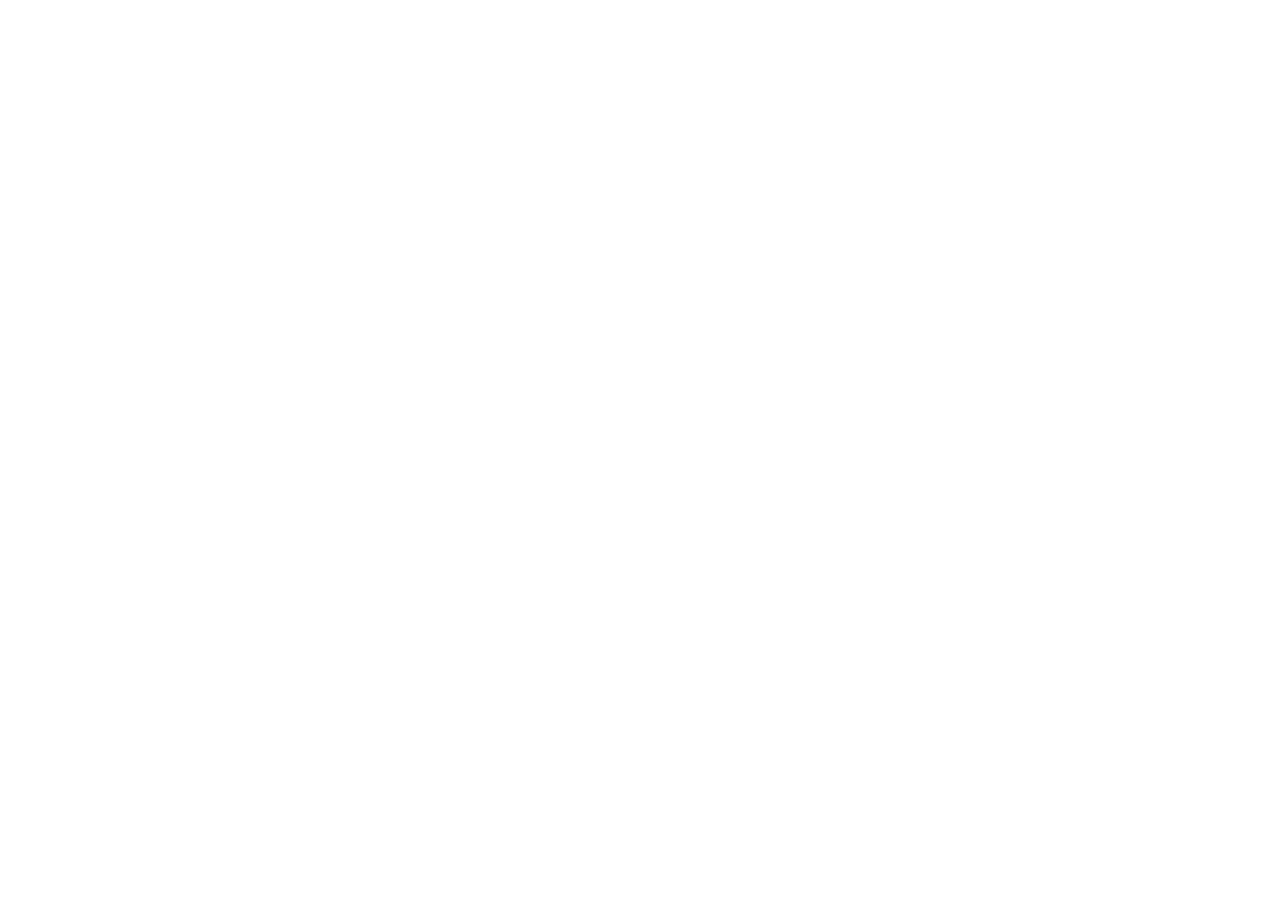
==== commit 03a19ffa: "Commit 10 - 20/08/2023" ====
--- a/pages/app.html
+++ b/pages/app.html
@@ -17,8 +17,7 @@
 
 <body>
 
-    <main>
-
+    <main class="app" id="app-main">
         <aside class="sidebar">
 
             <ul class="principal-btns">
@@ -198,297 +197,11 @@
                         <li class="playlist-item artist-item">
                             <div class="playlist artist">
                                 <div class="playlist-img artist-img">
-                                    <img src="../img/artists-img.webp" alt="">
+                                    <img src="../img/black-background.jpg" alt="">
                                 </div>
                                 <div class="playlist-info">
-                                    <h3>90sFlav</h3>
-                                    <p>
-                                        Artist
-                                    </p>
-                                </div>
-                            </div>
-                        </li>
-                        <li class="playlist-item artist-item">
-                            <div class="playlist artist">
-                                <div class="playlist-img artist-img">
-                                    <img src="../img/artists-img.webp" alt="">
-                                </div>
-                                <div class="playlist-info">
-                                    <h3>90sFlav</h3>
-                                    <p>
-                                        Artist
-                                    </p>
-                                </div>
-                            </div>
-                        </li>
-                        <li class="playlist-item artist-item">
-                            <div class="playlist artist">
-                                <div class="playlist-img artist-img">
-                                    <img src="../img/artists-img.webp" alt="">
-                                </div>
-                                <div class="playlist-info">
-                                    <h3>90sFlav</h3>
-                                    <p>
-                                        Artist
-                                    </p>
-                                </div>
-                            </div>
-                        </li>
-                        <li class="playlist-item artist-item">
-                            <div class="playlist artist">
-                                <div class="playlist-img artist-img">
-                                    <img src="../img/artists-img.webp" alt="">
-                                </div>
-                                <div class="playlist-info">
-                                    <h3>90sFlav</h3>
-                                    <p>
-                                        Artist
-                                    </p>
-                                </div>
-                            </div>
-                        </li>
-                        <li class="playlist-item artist-item">
-                            <div class="playlist artist">
-                                <div class="playlist-img artist-img">
-                                    <img src="../img/artists-img.webp" alt="">
-                                </div>
-                                <div class="playlist-info">
-                                    <h3>90sFlav</h3>
-                                    <p>
-                                        Artist
-                                    </p>
-                                </div>
-                            </div>
-                        </li>
-                        <li class="playlist-item artist-item">
-                            <div class="playlist artist">
-                                <div class="playlist-img artist-img">
-                                    <img src="../img/artists-img.webp" alt="">
-                                </div>
-                                <div class="playlist-info">
-                                    <h3>90sFlav</h3>
-                                    <p>
-                                        Artist
-                                    </p>
-                                </div>
-                            </div>
-                        </li>
-                        <li class="playlist-item artist-item">
-                            <div class="playlist artist">
-                                <div class="playlist-img artist-img">
-                                    <img src="../img/artists-img.webp" alt="">
-                                </div>
-                                <div class="playlist-info">
-                                    <h3>90sFlav</h3>
-                                    <p>
-                                        Artist
-                                    </p>
-                                </div>
-                            </div>
-                        </li>
-                        <li class="playlist-item artist-item">
-                            <div class="playlist artist">
-                                <div class="playlist-img artist-img">
-                                    <img src="../img/artists-img.webp" alt="">
-                                </div>
-                                <div class="playlist-info">
-                                    <h3>90sFlav</h3>
-                                    <p>
-                                        Artist
-                                    </p>
-                                </div>
-                            </div>
-                        </li>
-                        <li class="playlist-item artist-item">
-                            <div class="playlist artist">
-                                <div class="playlist-img artist-img">
-                                    <img src="../img/artists-img.webp" alt="">
-                                </div>
-                                <div class="playlist-info">
-                                    <h3>90sFlav</h3>
-                                    <p>
-                                        Artist
-                                    </p>
-                                </div>
-                            </div>
-                        </li>
-                        <li class="playlist-item artist-item">
-                            <div class="playlist artist">
-                                <div class="playlist-img artist-img">
-                                    <img src="../img/artists-img.webp" alt="">
-                                </div>
-                                <div class="playlist-info">
-                                    <h3>90sFlav</h3>
-                                    <p>
-                                        Artist
-                                    </p>
-                                </div>
-                            </div>
-                        </li>
-                        <li class="playlist-item artist-item">
-                            <div class="playlist artist">
-                                <div class="playlist-img artist-img">
-                                    <img src="../img/artists-img.webp" alt="">
-                                </div>
-                                <div class="playlist-info">
-                                    <h3>90sFlav</h3>
-                                    <p>
-                                        Artist
-                                    </p>
-                                </div>
-                            </div>
-                        </li>
-                        <li class="playlist-item artist-item">
-                            <div class="playlist artist">
-                                <div class="playlist-img artist-img">
-                                    <img src="../img/artists-img.webp" alt="">
-                                </div>
-                                <div class="playlist-info">
-                                    <h3>90sFlav</h3>
-                                    <p>
-                                        Artist
-                                    </p>
-                                </div>
-                            </div>
-                        </li>
-                        <li class="playlist-item artist-item">
-                            <div class="playlist artist">
-                                <div class="playlist-img artist-img">
-                                    <img src="../img/artists-img.webp" alt="">
-                                </div>
-                                <div class="playlist-info">
-                                    <h3>90sFlav</h3>
-                                    <p>
-                                        Artist
-                                    </p>
-                                </div>
-                            </div>
-                        </li>
-                        <li class="playlist-item artist-item">
-                            <div class="playlist artist">
-                                <div class="playlist-img artist-img">
-                                    <img src="../img/artists-img.webp" alt="">
-                                </div>
-                                <div class="playlist-info">
-                                    <h3>90sFlav</h3>
-                                    <p>
-                                        Artist
-                                    </p>
-                                </div>
-                            </div>
-                        </li>
-                        <li class="playlist-item artist-item">
-                            <div class="playlist artist">
-                                <div class="playlist-img artist-img">
-                                    <img src="../img/artists-img.webp" alt="">
-                                </div>
-                                <div class="playlist-info">
-                                    <h3>90sFlav</h3>
-                                    <p>
-                                        Artist
-                                    </p>
-                                </div>
-                            </div>
-                        </li>
-                        <li class="playlist-item artist-item">
-                            <div class="playlist artist">
-                                <div class="playlist-img artist-img">
-                                    <img src="../img/artists-img.webp" alt="">
-                                </div>
-                                <div class="playlist-info">
-                                    <h3>90sFlav</h3>
-                                    <p>
-                                        Artist
-                                    </p>
-                                </div>
-                            </div>
-                        </li>
-                        <li class="playlist-item artist-item">
-                            <div class="playlist artist">
-                                <div class="playlist-img artist-img">
-                                    <img src="../img/artists-img.webp" alt="">
-                                </div>
-                                <div class="playlist-info">
-                                    <h3>90sFlav</h3>
-                                    <p>
-                                        Artist
-                                    </p>
-                                </div>
-                            </div>
-                        </li>
-                        <li class="playlist-item artist-item">
-                            <div class="playlist artist">
-                                <div class="playlist-img artist-img">
-                                    <img src="../img/artists-img.webp" alt="">
-                                </div>
-                                <div class="playlist-info">
-                                    <h3>90sFlav</h3>
-                                    <p>
-                                        Artist
-                                    </p>
-                                </div>
-                            </div>
-                        </li>
-                        <li class="playlist-item artist-item">
-                            <div class="playlist artist">
-                                <div class="playlist-img artist-img">
-                                    <img src="../img/artists-img.webp" alt="">
-                                </div>
-                                <div class="playlist-info">
-                                    <h3>90sFlav</h3>
-                                    <p>
-                                        Artist
-                                    </p>
-                                </div>
-                            </div>
-                        </li>
-                        <li class="playlist-item artist-item">
-                            <div class="playlist artist">
-                                <div class="playlist-img artist-img">
-                                    <img src="../img/artists-img.webp" alt="">
-                                </div>
-                                <div class="playlist-info">
-                                    <h3>90sFlav</h3>
-                                    <p>
-                                        Artist
-                                    </p>
-                                </div>
-                            </div>
-                        </li>
-                        <li class="playlist-item artist-item">
-                            <div class="playlist artist">
-                                <div class="playlist-img artist-img">
-                                    <img src="../img/artists-img.webp" alt="">
-                                </div>
-                                <div class="playlist-info">
-                                    <h3>90sFlav</h3>
-                                    <p>
-                                        Artist
-                                    </p>
-                                </div>
-                            </div>
-                        </li>
-                        <li class="playlist-item artist-item">
-                            <div class="playlist artist">
-                                <div class="playlist-img artist-img">
-                                    <img src="../img/artists-img.webp" alt="">
-                                </div>
-                                <div class="playlist-info">
-                                    <h3>90sFlav</h3>
-                                    <p>
-                                        Artist
-                                    </p>
-                                </div>
-                            </div>
-                        </li>
-                        <li class="playlist-item artist-item">
-                            <div class="playlist artist">
-                                <div class="playlist-img artist-img">
-                                    <img src="../img/artists-img.webp" alt="">
-                                </div>
-                                <div class="playlist-info">
-                                    <h3>90sFlav</h3>
-                                    <p>
+                                    <h3 id="artist-name">Example</h3>
+                                    <p id="left-card-type">
                                         Artist
                                     </p>
                                 </div>
@@ -550,7 +263,7 @@
                             <span>Install App</span>
                         </a>
                         <div class="profile-img">
-                            <img src="../img/spotify-profile.jpeg" alt="">
+                            <img src="../img/black-background.jpg" id="profile-img" alt="">
                         </div>
                     </div>
                 </div>
@@ -558,14 +271,14 @@
                     <div class="gradient gradient-1"></div>
                     <div class="mix-section">
                         <div class="user-content">
-                            <div class="main-title main-title-1">
-                                <h2>Made For Alan</h1>
-                                    <h6>Show all</h6>
+                            <div class="main-title" id="main-title-1">
+                                <h2 id="for-me">Example</h2>
+                                <h6>Show all</h6>
                             </div>
                             <div class="main-cards">
                                 <div class="card card-1">
                                     <div class="card-img">
-                                        <img src="../img/card-img.jpeg" alt="">
+                                        <img src="../img/black-background.jpg" alt="">
                                         <button class="play-media">
                                             <svg role="img" height="24" width="24" aria-hidden="true"
                                                 viewBox="0 0 24 24" data-encore-id="icon"
@@ -577,13 +290,22 @@
                                         </button>
                                     </div>
                                     <div class="card-info">
-                                        <h3 class="card-title">Daily Mix 1</h3>
-                                        <h4 class="card-artist">Avicii</h4>
-                                    </div>
-                                </div>
+                                        <h3 class="card-title">Example</h3>
+                                        <h4 class="card-artist">Example</h4>
+                                    </div>
+                                </div>
+
+                            </div>
+                        </div>
+                        <div class="user-content">
+                            <div class="main-title main-title-1">
+                                <h2>Example</h2>
+                                <h6>Show all</h6>
+                            </div>
+                            <div class="main-cards">
                                 <div class="card card-1">
                                     <div class="card-img">
-                                        <img src="../img/card-img.jpeg" alt="">
+                                        <img src="../img/black-background.jpg" alt="">
                                         <button class="play-media">
                                             <svg role="img" height="24" width="24" aria-hidden="true"
                                                 viewBox="0 0 24 24" data-encore-id="icon"
@@ -595,13 +317,21 @@
                                         </button>
                                     </div>
                                     <div class="card-info">
-                                        <h3 class="card-title">Daily Mix 1</h3>
-                                        <h4 class="card-artist">Avicii</h4>
-                                    </div>
-                                </div>
+                                        <h3 class="card-title">Example</h3>
+                                        <h4 class="card-artist">Example</h4>
+                                    </div>
+                                </div>
+                            </div>
+                        </div>
+                        <div class="user-content">
+                            <div class="main-title main-title-1">
+                                <h2>Example</h2>
+                                <h6>Show all</h6>
+                            </div>
+                            <div class="main-cards">
                                 <div class="card card-1">
                                     <div class="card-img">
-                                        <img src="../img/card-img.jpeg" alt="">
+                                        <img src="../img/black-background.jpg" alt="">
                                         <button class="play-media">
                                             <svg role="img" height="24" width="24" aria-hidden="true"
                                                 viewBox="0 0 24 24" data-encore-id="icon"
@@ -613,114 +343,8 @@
                                         </button>
                                     </div>
                                     <div class="card-info">
-                                        <h3 class="card-title">Daily Mix 1</h3>
-                                        <h4 class="card-artist">Avicii</h4>
-                                    </div>
-                                </div>
-                                <div class="card card-1">
-                                    <div class="card-img">
-                                        <img src="../img/card-img.jpeg" alt="">
-                                        <button class="play-media">
-                                            <svg role="img" height="24" width="24" aria-hidden="true"
-                                                viewBox="0 0 24 24" data-encore-id="icon"
-                                                class="Svg-sc-ytk21e-0 haNxPq">
-                                                <path
-                                                    d="m7.05 3.606 13.49 7.788a.7.7 0 0 1 0 1.212L7.05 20.394A.7.7 0 0 1 6 19.788V4.212a.7.7 0 0 1 1.05-.606z">
-                                                </path>
-                                            </svg>
-                                        </button>
-                                    </div>
-                                    <div class="card-info">
-                                        <h3 class="card-title">Daily Mix 1</h3>
-                                        <h4 class="card-artist">Avicii</h4>
-                                    </div>
-                                </div>
-                                <div class="card card-1">
-                                    <div class="card-img">
-                                        <img src="../img/card-img.jpeg" alt="">
-                                        <button class="play-media">
-                                            <svg role="img" height="24" width="24" aria-hidden="true"
-                                                viewBox="0 0 24 24" data-encore-id="icon"
-                                                class="Svg-sc-ytk21e-0 haNxPq">
-                                                <path
-                                                    d="m7.05 3.606 13.49 7.788a.7.7 0 0 1 0 1.212L7.05 20.394A.7.7 0 0 1 6 19.788V4.212a.7.7 0 0 1 1.05-.606z">
-                                                </path>
-                                            </svg>
-                                        </button>
-                                    </div>
-                                    <div class="card-info">
-                                        <h3 class="card-title">Daily Mix 1</h3>
-                                        <h4 class="card-artist">Avicii</h4>
-                                    </div>
-                                </div>
-                                <div class="card card-1">
-                                    <div class="card-img">
-                                        <img src="../img/card-img.jpeg" alt="">
-                                        <button class="play-media">
-                                            <svg role="img" height="24" width="24" aria-hidden="true"
-                                                viewBox="0 0 24 24" data-encore-id="icon"
-                                                class="Svg-sc-ytk21e-0 haNxPq">
-                                                <path
-                                                    d="m7.05 3.606 13.49 7.788a.7.7 0 0 1 0 1.212L7.05 20.394A.7.7 0 0 1 6 19.788V4.212a.7.7 0 0 1 1.05-.606z">
-                                                </path>
-                                            </svg>
-                                        </button>
-                                    </div>
-                                    <div class="card-info">
-                                        <h3 class="card-title">Daily Mix 1</h3>
-                                        <h4 class="card-artist">Avicii</h4>
-                                    </div>
-                                </div>
-                            </div>
-                        </div>
-                        <div class="user-content">
-                            <div class="main-title main-title-1">
-                                <h2>Made For Alan</h1>
-                                    <h6>Show all</h6>
-                            </div>
-                            <div class="main-cards">
-                                <div class="card card-1">
-                                    <div class="card-img">
-                                        <img src="../img/card-img.jpeg" alt="">
-                                        <button class="play-media">
-                                            <svg role="img" height="24" width="24" aria-hidden="true"
-                                                viewBox="0 0 24 24" data-encore-id="icon"
-                                                class="Svg-sc-ytk21e-0 haNxPq">
-                                                <path
-                                                    d="m7.05 3.606 13.49 7.788a.7.7 0 0 1 0 1.212L7.05 20.394A.7.7 0 0 1 6 19.788V4.212a.7.7 0 0 1 1.05-.606z">
-                                                </path>
-                                            </svg>
-                                        </button>
-                                    </div>
-                                    <div class="card-info">
-                                        <h3 class="card-title">Daily Mix 1</h3>
-                                        <h4 class="card-artist">Avicii</h4>
-                                    </div>
-                                </div>
-                            </div>
-                        </div>
-                        <div class="user-content">
-                            <div class="main-title main-title-1">
-                                <h2>Made For Alan</h1>
-                                    <h6>Show all</h6>
-                            </div>
-                            <div class="main-cards">
-                                <div class="card card-1">
-                                    <div class="card-img">
-                                        <img src="../img/card-img.jpeg" alt="">
-                                        <button class="play-media">
-                                            <svg role="img" height="24" width="24" aria-hidden="true"
-                                                viewBox="0 0 24 24" data-encore-id="icon"
-                                                class="Svg-sc-ytk21e-0 haNxPq">
-                                                <path
-                                                    d="m7.05 3.606 13.49 7.788a.7.7 0 0 1 0 1.212L7.05 20.394A.7.7 0 0 1 6 19.788V4.212a.7.7 0 0 1 1.05-.606z">
-                                                </path>
-                                            </svg>
-                                        </button>
-                                    </div>
-                                    <div class="card-info">
-                                        <h3 class="card-title">Daily Mix 1</h3>
-                                        <h4 class="card-artist">Avicii</h4>
+                                        <h3 class="card-title">Example</h3>
+                                        <h4 class="card-artist">Example</h4>
                                     </div>
                                 </div>
                             </div>
@@ -728,7 +352,7 @@
                     </div>
                     <div class="playlist-band">
                         <div class="playlist-cover">
-                            <img src="../img/playlist-img.jpeg" id="playlist-img" alt="">
+                            <img src="../img/black-background.jpg" id="playlist-img" alt="">
                             <div class="edit-playlist-img">
                                 <svg role="img" height="48" width="48" aria-hidden="true" viewBox="0 0 24 24"
                                     data-encore-id="icon" class="Svg-sc-ytk21e-0 haNxPq">
@@ -741,13 +365,13 @@
                         </div>
                         <div class="playlist-information">
                             <h6 class="playlist-type">Playlist</h6>
-                            <h1 class="playlist-name">EDM</h1>
+                            <h1 class="playlist-name">Example</h1>
                             <p class="playlist-user">
-                                <img src="../img/spotify-profile.jpeg" alt="">
-                                <span class="playlist-detail-1">Alan</span>
+                                <img src="../img/black-background.jpg" id="playlist-user-img" alt="">
+                                <span class="playlist-detail-1" id="playlist-user-name">Example</span>
                                 <span class="playlist-detail-2">•</span>
                                 <span class="playlist-detail-3">0 songs,</span>
-                                <span class="playlist-detail-4">17 min 25 sec</span>
+                                <span class="playlist-detail-4">0 min 0 sec</span>
                             </p>
                         </div>
                     </div>
@@ -800,14 +424,14 @@
                                     </svg>
                                 </div>
                                 <div class="track-name track-item">
-                                    <img src="../img/music-img.jpeg" alt="">
+                                    <img src="../img/black-background.jpg" alt="">
                                     <div class="track-info">
-                                        <p class="track-name-info">Waiting For Love</p>
-                                        <p class="track-author">Avicii</p>
-                                    </div>
-                                </div>
-                                <div class="track-album track-item">Stories</div>
-                                <div class="track-added track-item">Feb 6, 2022</div>
+                                        <p class="track-name-info">Example</p>
+                                        <p class="track-author">Example</p>
+                                    </div>
+                                </div>
+                                <div class="track-album track-item">Example</div>
+                                <div class="track-added track-item">Jan 0, 2023</div>
                                 <div class="track-time track-item">
                                     <div class="track-favorite">
                                         <svg role="img" height="16" width="16" aria-hidden="true" viewBox="0 0 16 16"
@@ -818,7 +442,7 @@
                                         </svg>
                                     </div>
                                     <div class="track-timing">
-                                        3:50
+                                        0:0
                                     </div>
                                     <div class="track-menu track-item">
                                         <svg role="img" height="16" width="16" aria-hidden="true" viewBox="0 0 16 16"
@@ -830,384 +454,7 @@
                                     </div>
                                 </div>
                             </div>
-                            <div class="track-row">
-                                <div class="track-num track-item">
-                                    <span class="track-number">1</span>
-                                    <svg role="img" height="16" width="16" aria-hidden="true" class="track-play"
-                                        viewBox="0 0 24 24" data-encore-id="icon">
-                                        <path
-                                            d="m7.05 3.606 13.49 7.788a.7.7 0 0 1 0 1.212L7.05 20.394A.7.7 0 0 1 6 19.788V4.212a.7.7 0 0 1 1.05-.606z">
-                                        </path>
-                                    </svg>
-
-                                </div>
-                                <div class="track-name track-item">
-                                    <img src="../img/music-img.jpeg" alt="">
-                                    <div class="track-info">
-                                        <p class="track-name-info">Waiting For Love</p>
-                                        <p class="track-author">Avicii</p>
-                                    </div>
-                                </div>
-                                <div class="track-album track-item">Stories</div>
-                                <div class="track-added track-item">Feb 6, 2022</div>
-                                <div class="track-time track-item">
-                                    <div class="track-favorite">
-                                        <svg role="img" height="16" width="16" aria-hidden="true" viewBox="0 0 16 16"
-                                            data-encore-id="icon" class="Svg-sc-ytk21e-0 haNxPq">
-                                            <path
-                                                d="M1.69 2A4.582 4.582 0 0 1 8 2.023 4.583 4.583 0 0 1 11.88.817h.002a4.618 4.618 0 0 1 3.782 3.65v.003a4.543 4.543 0 0 1-1.011 3.84L9.35 14.629a1.765 1.765 0 0 1-2.093.464 1.762 1.762 0 0 1-.605-.463L1.348 8.309A4.582 4.582 0 0 1 1.689 2zm3.158.252A3.082 3.082 0 0 0 2.49 7.337l.005.005L7.8 13.664a.264.264 0 0 0 .311.069.262.262 0 0 0 .09-.069l5.312-6.33a3.043 3.043 0 0 0 .68-2.573 3.118 3.118 0 0 0-2.551-2.463 3.079 3.079 0 0 0-2.612.816l-.007.007a1.501 1.501 0 0 1-2.045 0l-.009-.008a3.082 3.082 0 0 0-2.121-.861z">
-                                            </path>
-                                        </svg>
-                                    </div>
-                                    <div class="track-timing">
-                                        3:50
-                                    </div>
-                                    <div class="track-menu track-item">
-                                        <svg role="img" height="16" width="16" aria-hidden="true" viewBox="0 0 16 16"
-                                            data-encore-id="icon" class="Svg-sc-ytk21e-0 haNxPq">
-                                            <path
-                                                d="M3 8a1.5 1.5 0 1 1-3 0 1.5 1.5 0 0 1 3 0zm6.5 0a1.5 1.5 0 1 1-3 0 1.5 1.5 0 0 1 3 0zM16 8a1.5 1.5 0 1 1-3 0 1.5 1.5 0 0 1 3 0z">
-                                            </path>
-                                        </svg>
-                                    </div>
-                                </div>
-                            </div>
-                            <div class="track-row">
-                                <div class="track-num track-item">
-                                    <span class="track-number">1</span>
-                                    <svg role="img" height="16" width="16" aria-hidden="true" class="track-play"
-                                        viewBox="0 0 24 24" data-encore-id="icon">
-                                        <path
-                                            d="m7.05 3.606 13.49 7.788a.7.7 0 0 1 0 1.212L7.05 20.394A.7.7 0 0 1 6 19.788V4.212a.7.7 0 0 1 1.05-.606z">
-                                        </path>
-                                    </svg>
-
-                                </div>
-                                <div class="track-name track-item">
-                                    <img src="../img/music-img.jpeg" alt="">
-                                    <div class="track-info">
-                                        <p class="track-name-info">Waiting For Love</p>
-                                        <p class="track-author">Avicii</p>
-                                    </div>
-                                </div>
-                                <div class="track-album track-item">Stories</div>
-                                <div class="track-added track-item">Feb 6, 2022</div>
-                                <div class="track-time track-item">
-                                    <div class="track-favorite">
-                                        <svg role="img" height="16" width="16" aria-hidden="true" viewBox="0 0 16 16"
-                                            data-encore-id="icon" class="Svg-sc-ytk21e-0 haNxPq">
-                                            <path
-                                                d="M1.69 2A4.582 4.582 0 0 1 8 2.023 4.583 4.583 0 0 1 11.88.817h.002a4.618 4.618 0 0 1 3.782 3.65v.003a4.543 4.543 0 0 1-1.011 3.84L9.35 14.629a1.765 1.765 0 0 1-2.093.464 1.762 1.762 0 0 1-.605-.463L1.348 8.309A4.582 4.582 0 0 1 1.689 2zm3.158.252A3.082 3.082 0 0 0 2.49 7.337l.005.005L7.8 13.664a.264.264 0 0 0 .311.069.262.262 0 0 0 .09-.069l5.312-6.33a3.043 3.043 0 0 0 .68-2.573 3.118 3.118 0 0 0-2.551-2.463 3.079 3.079 0 0 0-2.612.816l-.007.007a1.501 1.501 0 0 1-2.045 0l-.009-.008a3.082 3.082 0 0 0-2.121-.861z">
-                                            </path>
-                                        </svg>
-                                    </div>
-                                    <div class="track-timing">
-                                        3:50
-                                    </div>
-                                    <div class="track-menu track-item">
-                                        <svg role="img" height="16" width="16" aria-hidden="true" viewBox="0 0 16 16"
-                                            data-encore-id="icon" class="Svg-sc-ytk21e-0 haNxPq">
-                                            <path
-                                                d="M3 8a1.5 1.5 0 1 1-3 0 1.5 1.5 0 0 1 3 0zm6.5 0a1.5 1.5 0 1 1-3 0 1.5 1.5 0 0 1 3 0zM16 8a1.5 1.5 0 1 1-3 0 1.5 1.5 0 0 1 3 0z">
-                                            </path>
-                                        </svg>
-                                    </div>
-                                </div>
-                            </div>
-                            <div class="track-row">
-                                <div class="track-num track-item">
-                                    <span class="track-number">1</span>
-                                    <svg role="img" height="16" width="16" aria-hidden="true" class="track-play"
-                                        viewBox="0 0 24 24" data-encore-id="icon">
-                                        <path
-                                            d="m7.05 3.606 13.49 7.788a.7.7 0 0 1 0 1.212L7.05 20.394A.7.7 0 0 1 6 19.788V4.212a.7.7 0 0 1 1.05-.606z">
-                                        </path>
-                                    </svg>
-
-                                </div>
-                                <div class="track-name track-item">
-                                    <img src="../img/music-img.jpeg" alt="">
-                                    <div class="track-info">
-                                        <p class="track-name-info">Waiting For Love</p>
-                                        <p class="track-author">Avicii</p>
-                                    </div>
-                                </div>
-                                <div class="track-album track-item">Stories</div>
-                                <div class="track-added track-item">Feb 6, 2022</div>
-                                <div class="track-time track-item">
-                                    <div class="track-favorite">
-                                        <svg role="img" height="16" width="16" aria-hidden="true" viewBox="0 0 16 16"
-                                            data-encore-id="icon" class="Svg-sc-ytk21e-0 haNxPq">
-                                            <path
-                                                d="M1.69 2A4.582 4.582 0 0 1 8 2.023 4.583 4.583 0 0 1 11.88.817h.002a4.618 4.618 0 0 1 3.782 3.65v.003a4.543 4.543 0 0 1-1.011 3.84L9.35 14.629a1.765 1.765 0 0 1-2.093.464 1.762 1.762 0 0 1-.605-.463L1.348 8.309A4.582 4.582 0 0 1 1.689 2zm3.158.252A3.082 3.082 0 0 0 2.49 7.337l.005.005L7.8 13.664a.264.264 0 0 0 .311.069.262.262 0 0 0 .09-.069l5.312-6.33a3.043 3.043 0 0 0 .68-2.573 3.118 3.118 0 0 0-2.551-2.463 3.079 3.079 0 0 0-2.612.816l-.007.007a1.501 1.501 0 0 1-2.045 0l-.009-.008a3.082 3.082 0 0 0-2.121-.861z">
-                                            </path>
-                                        </svg>
-                                    </div>
-                                    <div class="track-timing">
-                                        3:50
-                                    </div>
-                                    <div class="track-menu track-item">
-                                        <svg role="img" height="16" width="16" aria-hidden="true" viewBox="0 0 16 16"
-                                            data-encore-id="icon" class="Svg-sc-ytk21e-0 haNxPq">
-                                            <path
-                                                d="M3 8a1.5 1.5 0 1 1-3 0 1.5 1.5 0 0 1 3 0zm6.5 0a1.5 1.5 0 1 1-3 0 1.5 1.5 0 0 1 3 0zM16 8a1.5 1.5 0 1 1-3 0 1.5 1.5 0 0 1 3 0z">
-                                            </path>
-                                        </svg>
-                                    </div>
-                                </div>
-                            </div>
-                            <div class="track-row">
-                                <div class="track-num track-item">
-                                    <span class="track-number">1</span>
-                                    <svg role="img" height="16" width="16" aria-hidden="true" class="track-play"
-                                        viewBox="0 0 24 24" data-encore-id="icon">
-                                        <path
-                                            d="m7.05 3.606 13.49 7.788a.7.7 0 0 1 0 1.212L7.05 20.394A.7.7 0 0 1 6 19.788V4.212a.7.7 0 0 1 1.05-.606z">
-                                        </path>
-                                    </svg>
-
-                                </div>
-                                <div class="track-name track-item">
-                                    <img src="../img/music-img.jpeg" alt="">
-                                    <div class="track-info">
-                                        <p class="track-name-info">Waiting For Love</p>
-                                        <p class="track-author">Avicii</p>
-                                    </div>
-                                </div>
-                                <div class="track-album track-item">Stories</div>
-                                <div class="track-added track-item">Feb 6, 2022</div>
-                                <div class="track-time track-item">
-                                    <div class="track-favorite">
-                                        <svg role="img" height="16" width="16" aria-hidden="true" viewBox="0 0 16 16"
-                                            data-encore-id="icon" class="Svg-sc-ytk21e-0 haNxPq">
-                                            <path
-                                                d="M1.69 2A4.582 4.582 0 0 1 8 2.023 4.583 4.583 0 0 1 11.88.817h.002a4.618 4.618 0 0 1 3.782 3.65v.003a4.543 4.543 0 0 1-1.011 3.84L9.35 14.629a1.765 1.765 0 0 1-2.093.464 1.762 1.762 0 0 1-.605-.463L1.348 8.309A4.582 4.582 0 0 1 1.689 2zm3.158.252A3.082 3.082 0 0 0 2.49 7.337l.005.005L7.8 13.664a.264.264 0 0 0 .311.069.262.262 0 0 0 .09-.069l5.312-6.33a3.043 3.043 0 0 0 .68-2.573 3.118 3.118 0 0 0-2.551-2.463 3.079 3.079 0 0 0-2.612.816l-.007.007a1.501 1.501 0 0 1-2.045 0l-.009-.008a3.082 3.082 0 0 0-2.121-.861z">
-                                            </path>
-                                        </svg>
-                                    </div>
-                                    <div class="track-timing">
-                                        3:50
-                                    </div>
-                                    <div class="track-menu track-item">
-                                        <svg role="img" height="16" width="16" aria-hidden="true" viewBox="0 0 16 16"
-                                            data-encore-id="icon" class="Svg-sc-ytk21e-0 haNxPq">
-                                            <path
-                                                d="M3 8a1.5 1.5 0 1 1-3 0 1.5 1.5 0 0 1 3 0zm6.5 0a1.5 1.5 0 1 1-3 0 1.5 1.5 0 0 1 3 0zM16 8a1.5 1.5 0 1 1-3 0 1.5 1.5 0 0 1 3 0z">
-                                            </path>
-                                        </svg>
-                                    </div>
-                                </div>
-                            </div>
-                            <div class="track-row">
-                                <div class="track-num track-item">
-                                    <span class="track-number">1</span>
-                                    <svg role="img" height="16" width="16" aria-hidden="true" class="track-play"
-                                        viewBox="0 0 24 24" data-encore-id="icon">
-                                        <path
-                                            d="m7.05 3.606 13.49 7.788a.7.7 0 0 1 0 1.212L7.05 20.394A.7.7 0 0 1 6 19.788V4.212a.7.7 0 0 1 1.05-.606z">
-                                        </path>
-                                    </svg>
-
-                                </div>
-                                <div class="track-name track-item">
-                                    <img src="../img/music-img.jpeg" alt="">
-                                    <div class="track-info">
-                                        <p class="track-name-info">Waiting For Love</p>
-                                        <p class="track-author">Avicii</p>
-                                    </div>
-                                </div>
-                                <div class="track-album track-item">Stories</div>
-                                <div class="track-added track-item">Feb 6, 2022</div>
-                                <div class="track-time track-item">
-                                    <div class="track-favorite">
-                                        <svg role="img" height="16" width="16" aria-hidden="true" viewBox="0 0 16 16"
-                                            data-encore-id="icon" class="Svg-sc-ytk21e-0 haNxPq">
-                                            <path
-                                                d="M1.69 2A4.582 4.582 0 0 1 8 2.023 4.583 4.583 0 0 1 11.88.817h.002a4.618 4.618 0 0 1 3.782 3.65v.003a4.543 4.543 0 0 1-1.011 3.84L9.35 14.629a1.765 1.765 0 0 1-2.093.464 1.762 1.762 0 0 1-.605-.463L1.348 8.309A4.582 4.582 0 0 1 1.689 2zm3.158.252A3.082 3.082 0 0 0 2.49 7.337l.005.005L7.8 13.664a.264.264 0 0 0 .311.069.262.262 0 0 0 .09-.069l5.312-6.33a3.043 3.043 0 0 0 .68-2.573 3.118 3.118 0 0 0-2.551-2.463 3.079 3.079 0 0 0-2.612.816l-.007.007a1.501 1.501 0 0 1-2.045 0l-.009-.008a3.082 3.082 0 0 0-2.121-.861z">
-                                            </path>
-                                        </svg>
-                                    </div>
-                                    <div class="track-timing">
-                                        3:50
-                                    </div>
-                                    <div class="track-menu track-item">
-                                        <svg role="img" height="16" width="16" aria-hidden="true" viewBox="0 0 16 16"
-                                            data-encore-id="icon" class="Svg-sc-ytk21e-0 haNxPq">
-                                            <path
-                                                d="M3 8a1.5 1.5 0 1 1-3 0 1.5 1.5 0 0 1 3 0zm6.5 0a1.5 1.5 0 1 1-3 0 1.5 1.5 0 0 1 3 0zM16 8a1.5 1.5 0 1 1-3 0 1.5 1.5 0 0 1 3 0z">
-                                            </path>
-                                        </svg>
-                                    </div>
-                                </div>
-                            </div>
-                            <div class="track-row">
-                                <div class="track-num track-item">
-                                    <span class="track-number">1</span>
-                                    <svg role="img" height="16" width="16" aria-hidden="true" class="track-play"
-                                        viewBox="0 0 24 24" data-encore-id="icon">
-                                        <path
-                                            d="m7.05 3.606 13.49 7.788a.7.7 0 0 1 0 1.212L7.05 20.394A.7.7 0 0 1 6 19.788V4.212a.7.7 0 0 1 1.05-.606z">
-                                        </path>
-                                    </svg>
-
-                                </div>
-                                <div class="track-name track-item">
-                                    <img src="../img/music-img.jpeg" alt="">
-                                    <div class="track-info">
-                                        <p class="track-name-info">Waiting For Love</p>
-                                        <p class="track-author">Avicii</p>
-                                    </div>
-                                </div>
-                                <div class="track-album track-item">Stories</div>
-                                <div class="track-added track-item">Feb 6, 2022</div>
-                                <div class="track-time track-item">
-                                    <div class="track-favorite">
-                                        <svg role="img" height="16" width="16" aria-hidden="true" viewBox="0 0 16 16"
-                                            data-encore-id="icon" class="Svg-sc-ytk21e-0 haNxPq">
-                                            <path
-                                                d="M1.69 2A4.582 4.582 0 0 1 8 2.023 4.583 4.583 0 0 1 11.88.817h.002a4.618 4.618 0 0 1 3.782 3.65v.003a4.543 4.543 0 0 1-1.011 3.84L9.35 14.629a1.765 1.765 0 0 1-2.093.464 1.762 1.762 0 0 1-.605-.463L1.348 8.309A4.582 4.582 0 0 1 1.689 2zm3.158.252A3.082 3.082 0 0 0 2.49 7.337l.005.005L7.8 13.664a.264.264 0 0 0 .311.069.262.262 0 0 0 .09-.069l5.312-6.33a3.043 3.043 0 0 0 .68-2.573 3.118 3.118 0 0 0-2.551-2.463 3.079 3.079 0 0 0-2.612.816l-.007.007a1.501 1.501 0 0 1-2.045 0l-.009-.008a3.082 3.082 0 0 0-2.121-.861z">
-                                            </path>
-                                        </svg>
-                                    </div>
-                                    <div class="track-timing">
-                                        3:50
-                                    </div>
-                                    <div class="track-menu track-item">
-                                        <svg role="img" height="16" width="16" aria-hidden="true" viewBox="0 0 16 16"
-                                            data-encore-id="icon" class="Svg-sc-ytk21e-0 haNxPq">
-                                            <path
-                                                d="M3 8a1.5 1.5 0 1 1-3 0 1.5 1.5 0 0 1 3 0zm6.5 0a1.5 1.5 0 1 1-3 0 1.5 1.5 0 0 1 3 0zM16 8a1.5 1.5 0 1 1-3 0 1.5 1.5 0 0 1 3 0z">
-                                            </path>
-                                        </svg>
-                                    </div>
-                                </div>
-                            </div>
-                            <div class="track-row">
-                                <div class="track-num track-item">
-                                    <span class="track-number">1</span>
-                                    <svg role="img" height="16" width="16" aria-hidden="true" class="track-play"
-                                        viewBox="0 0 24 24" data-encore-id="icon">
-                                        <path
-                                            d="m7.05 3.606 13.49 7.788a.7.7 0 0 1 0 1.212L7.05 20.394A.7.7 0 0 1 6 19.788V4.212a.7.7 0 0 1 1.05-.606z">
-                                        </path>
-                                    </svg>
-
-                                </div>
-                                <div class="track-name track-item">
-                                    <img src="../img/music-img.jpeg" alt="">
-                                    <div class="track-info">
-                                        <p class="track-name-info">Waiting For Love</p>
-                                        <p class="track-author">Avicii</p>
-                                    </div>
-                                </div>
-                                <div class="track-album track-item">Stories</div>
-                                <div class="track-added track-item">Feb 6, 2022</div>
-                                <div class="track-time track-item">
-                                    <div class="track-favorite">
-                                        <svg role="img" height="16" width="16" aria-hidden="true" viewBox="0 0 16 16"
-                                            data-encore-id="icon" class="Svg-sc-ytk21e-0 haNxPq">
-                                            <path
-                                                d="M1.69 2A4.582 4.582 0 0 1 8 2.023 4.583 4.583 0 0 1 11.88.817h.002a4.618 4.618 0 0 1 3.782 3.65v.003a4.543 4.543 0 0 1-1.011 3.84L9.35 14.629a1.765 1.765 0 0 1-2.093.464 1.762 1.762 0 0 1-.605-.463L1.348 8.309A4.582 4.582 0 0 1 1.689 2zm3.158.252A3.082 3.082 0 0 0 2.49 7.337l.005.005L7.8 13.664a.264.264 0 0 0 .311.069.262.262 0 0 0 .09-.069l5.312-6.33a3.043 3.043 0 0 0 .68-2.573 3.118 3.118 0 0 0-2.551-2.463 3.079 3.079 0 0 0-2.612.816l-.007.007a1.501 1.501 0 0 1-2.045 0l-.009-.008a3.082 3.082 0 0 0-2.121-.861z">
-                                            </path>
-                                        </svg>
-                                    </div>
-                                    <div class="track-timing">
-                                        3:50
-                                    </div>
-                                    <div class="track-menu track-item">
-                                        <svg role="img" height="16" width="16" aria-hidden="true" viewBox="0 0 16 16"
-                                            data-encore-id="icon" class="Svg-sc-ytk21e-0 haNxPq">
-                                            <path
-                                                d="M3 8a1.5 1.5 0 1 1-3 0 1.5 1.5 0 0 1 3 0zm6.5 0a1.5 1.5 0 1 1-3 0 1.5 1.5 0 0 1 3 0zM16 8a1.5 1.5 0 1 1-3 0 1.5 1.5 0 0 1 3 0z">
-                                            </path>
-                                        </svg>
-                                    </div>
-                                </div>
-                            </div>
-                            <div class="track-row">
-                                <div class="track-num track-item">
-                                    <span class="track-number">1</span>
-                                    <svg role="img" height="16" width="16" aria-hidden="true" class="track-play"
-                                        viewBox="0 0 24 24" data-encore-id="icon">
-                                        <path
-                                            d="m7.05 3.606 13.49 7.788a.7.7 0 0 1 0 1.212L7.05 20.394A.7.7 0 0 1 6 19.788V4.212a.7.7 0 0 1 1.05-.606z">
-                                        </path>
-                                    </svg>
-
-                                </div>
-                                <div class="track-name track-item">
-                                    <img src="../img/music-img.jpeg" alt="">
-                                    <div class="track-info">
-                                        <p class="track-name-info">Waiting For Love</p>
-                                        <p class="track-author">Avicii</p>
-                                    </div>
-                                </div>
-                                <div class="track-album track-item">Stories</div>
-                                <div class="track-added track-item">Feb 6, 2022</div>
-                                <div class="track-time track-item">
-                                    <div class="track-favorite">
-                                        <svg role="img" height="16" width="16" aria-hidden="true" viewBox="0 0 16 16"
-                                            data-encore-id="icon" class="Svg-sc-ytk21e-0 haNxPq">
-                                            <path
-                                                d="M1.69 2A4.582 4.582 0 0 1 8 2.023 4.583 4.583 0 0 1 11.88.817h.002a4.618 4.618 0 0 1 3.782 3.65v.003a4.543 4.543 0 0 1-1.011 3.84L9.35 14.629a1.765 1.765 0 0 1-2.093.464 1.762 1.762 0 0 1-.605-.463L1.348 8.309A4.582 4.582 0 0 1 1.689 2zm3.158.252A3.082 3.082 0 0 0 2.49 7.337l.005.005L7.8 13.664a.264.264 0 0 0 .311.069.262.262 0 0 0 .09-.069l5.312-6.33a3.043 3.043 0 0 0 .68-2.573 3.118 3.118 0 0 0-2.551-2.463 3.079 3.079 0 0 0-2.612.816l-.007.007a1.501 1.501 0 0 1-2.045 0l-.009-.008a3.082 3.082 0 0 0-2.121-.861z">
-                                            </path>
-                                        </svg>
-                                    </div>
-                                    <div class="track-timing">
-                                        3:50
-                                    </div>
-                                    <div class="track-menu track-item">
-                                        <svg role="img" height="16" width="16" aria-hidden="true" viewBox="0 0 16 16"
-                                            data-encore-id="icon" class="Svg-sc-ytk21e-0 haNxPq">
-                                            <path
-                                                d="M3 8a1.5 1.5 0 1 1-3 0 1.5 1.5 0 0 1 3 0zm6.5 0a1.5 1.5 0 1 1-3 0 1.5 1.5 0 0 1 3 0zM16 8a1.5 1.5 0 1 1-3 0 1.5 1.5 0 0 1 3 0z">
-                                            </path>
-                                        </svg>
-                                    </div>
-                                </div>
-                            </div>
-                            <div class="track-row">
-                                <div class="track-num track-item">
-                                    <span class="track-number">1</span>
-                                    <svg role="img" height="16" width="16" aria-hidden="true" class="track-play"
-                                        viewBox="0 0 24 24" data-encore-id="icon">
-                                        <path
-                                            d="m7.05 3.606 13.49 7.788a.7.7 0 0 1 0 1.212L7.05 20.394A.7.7 0 0 1 6 19.788V4.212a.7.7 0 0 1 1.05-.606z">
-                                        </path>
-                                    </svg>
-
-                                </div>
-                                <div class="track-name track-item">
-                                    <img src="../img/music-img.jpeg" alt="">
-                                    <div class="track-info">
-                                        <p class="track-name-info">Waiting For Love</p>
-                                        <p class="track-author">Avicii</p>
-                                    </div>
-                                </div>
-                                <div class="track-album track-item">Stories</div>
-                                <div class="track-added track-item">Feb 6, 2022</div>
-                                <div class="track-time track-item">
-                                    <div class="track-favorite">
-                                        <svg role="img" height="16" width="16" aria-hidden="true" viewBox="0 0 16 16"
-                                            data-encore-id="icon" class="Svg-sc-ytk21e-0 haNxPq">
-                                            <path
-                                                d="M1.69 2A4.582 4.582 0 0 1 8 2.023 4.583 4.583 0 0 1 11.88.817h.002a4.618 4.618 0 0 1 3.782 3.65v.003a4.543 4.543 0 0 1-1.011 3.84L9.35 14.629a1.765 1.765 0 0 1-2.093.464 1.762 1.762 0 0 1-.605-.463L1.348 8.309A4.582 4.582 0 0 1 1.689 2zm3.158.252A3.082 3.082 0 0 0 2.49 7.337l.005.005L7.8 13.664a.264.264 0 0 0 .311.069.262.262 0 0 0 .09-.069l5.312-6.33a3.043 3.043 0 0 0 .68-2.573 3.118 3.118 0 0 0-2.551-2.463 3.079 3.079 0 0 0-2.612.816l-.007.007a1.501 1.501 0 0 1-2.045 0l-.009-.008a3.082 3.082 0 0 0-2.121-.861z">
-                                            </path>
-                                        </svg>
-                                    </div>
-                                    <div class="track-timing">
-                                        3:50
-                                    </div>
-                                    <div class="track-menu track-item">
-                                        <svg role="img" height="16" width="16" aria-hidden="true" viewBox="0 0 16 16"
-                                            data-encore-id="icon" class="Svg-sc-ytk21e-0 haNxPq">
-                                            <path
-                                                d="M3 8a1.5 1.5 0 1 1-3 0 1.5 1.5 0 0 1 3 0zm6.5 0a1.5 1.5 0 1 1-3 0 1.5 1.5 0 0 1 3 0zM16 8a1.5 1.5 0 1 1-3 0 1.5 1.5 0 0 1 3 0z">
-                                            </path>
-                                        </svg>
-                                    </div>
-                                </div>
-                            </div>
+
                         </div>
                     </div>
                     <div class="footer">
--- a/styles/style.css
+++ b/styles/style.css
@@ -226,6 +226,11 @@
 
 /* ============== APP LAYOUT ================  */
 
+.app {
+    opacity: 0;
+    transition: .3s ease all;
+}
+
 main {
     position: relative;
     padding: 8px;
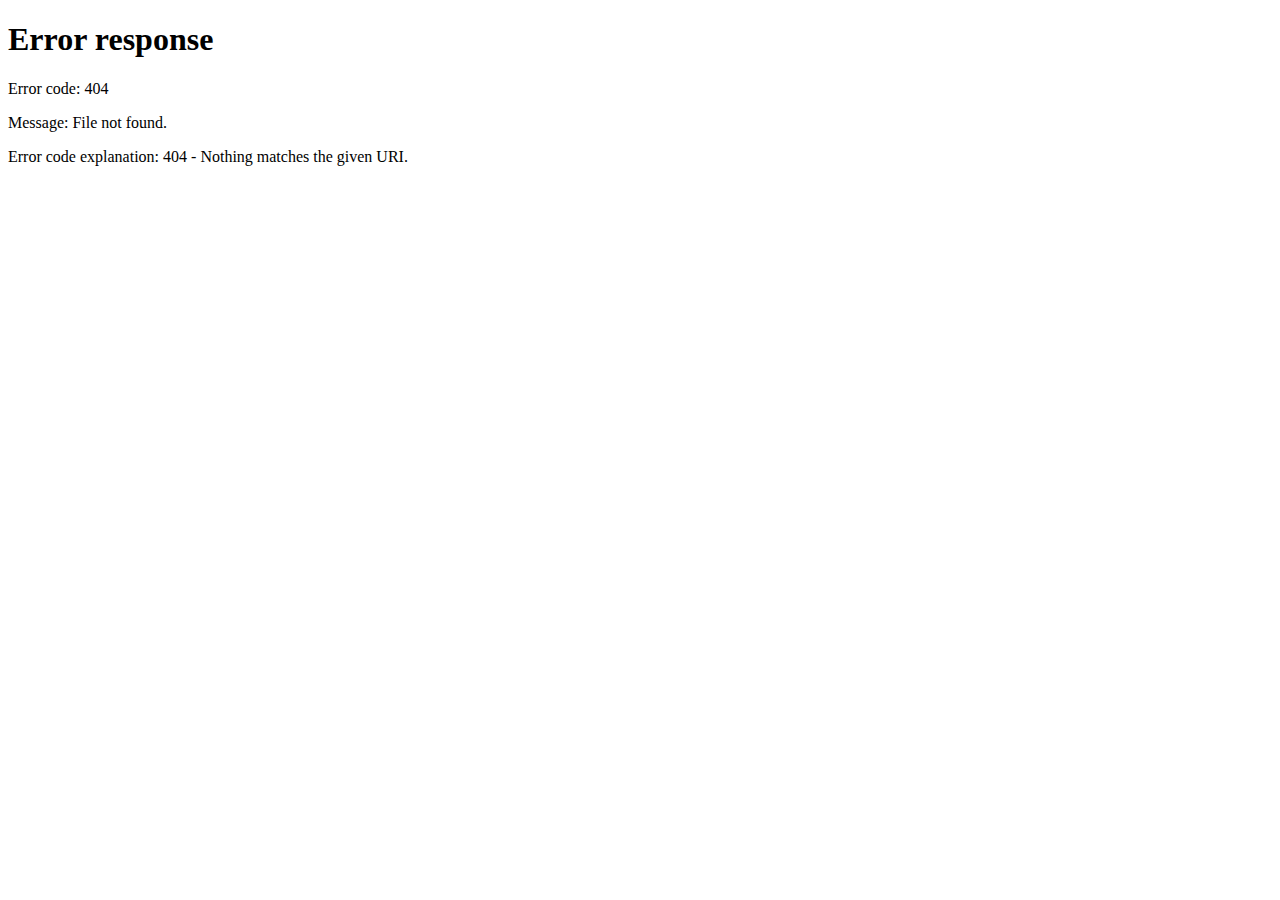
==== commit 20d263d5: "Commit 13 - 22/08/2023" ====
--- a/pages/app.html
+++ b/pages/app.html
@@ -168,7 +168,9 @@
                                                 d="M8.822.797a2.72 2.72 0 0 1 3.847 0l2.534 2.533a2.72 2.72 0 0 1 0 3.848l-3.678 3.678-1.337 4.988-4.486-4.486L1.28 15.78a.75.75 0 0 1-1.06-1.06l4.422-4.422L.156 5.812l4.987-1.337L8.822.797z">
                                             </path>
                                         </svg>
-                                        Playlist • 0 songs
+                                        <span id="favorit-songs">
+                                            Playlist • 0 songs
+                                        </span>
                                     </p>
                                 </div>
                             </div>
@@ -194,19 +196,6 @@
                                 </div>
                             </div>
                         </li>
-                        <li class="playlist-item artist-item">
-                            <div class="playlist artist">
-                                <div class="playlist-img artist-img">
-                                    <img src="../img/black-background.jpg" alt="">
-                                </div>
-                                <div class="playlist-info">
-                                    <h3 id="artist-name">Example</h3>
-                                    <p id="left-card-type">
-                                        Artist
-                                    </p>
-                                </div>
-                            </div>
-                        </li>
                     </ul>
                 </div>
             </div>
@@ -245,7 +234,7 @@
                                     </path>
                                 </svg>
                             </div>
-                            <h4>EDM</h4>
+                            <h4>Example</h4>
                         </div>
                     </div>
                     <div class="other-info">
@@ -272,81 +261,46 @@
                     <div class="mix-section">
                         <div class="user-content">
                             <div class="main-title" id="main-title-1">
-                                <h2 id="for-me">Example</h2>
+                                <h2 id="for-me">Tracks That You Love</h2>
                                 <h6>Show all</h6>
                             </div>
-                            <div class="main-cards">
-                                <div class="card card-1">
-                                    <div class="card-img">
-                                        <img src="../img/black-background.jpg" alt="">
-                                        <button class="play-media">
-                                            <svg role="img" height="24" width="24" aria-hidden="true"
-                                                viewBox="0 0 24 24" data-encore-id="icon"
-                                                class="Svg-sc-ytk21e-0 haNxPq">
-                                                <path
-                                                    d="m7.05 3.606 13.49 7.788a.7.7 0 0 1 0 1.212L7.05 20.394A.7.7 0 0 1 6 19.788V4.212a.7.7 0 0 1 1.05-.606z">
-                                                </path>
-                                            </svg>
-                                        </button>
-                                    </div>
-                                    <div class="card-info">
-                                        <h3 class="card-title">Example</h3>
-                                        <h4 class="card-artist">Example</h4>
-                                    </div>
-                                </div>
-
+                            <div class="main-cards main-favorits">
                             </div>
                         </div>
                         <div class="user-content">
                             <div class="main-title main-title-1">
-                                <h2>Example</h2>
+                                <h2>Your Artists</h2>
                                 <h6>Show all</h6>
                             </div>
-                            <div class="main-cards">
-                                <div class="card card-1">
-                                    <div class="card-img">
-                                        <img src="../img/black-background.jpg" alt="">
-                                        <button class="play-media">
-                                            <svg role="img" height="24" width="24" aria-hidden="true"
-                                                viewBox="0 0 24 24" data-encore-id="icon"
-                                                class="Svg-sc-ytk21e-0 haNxPq">
-                                                <path
-                                                    d="m7.05 3.606 13.49 7.788a.7.7 0 0 1 0 1.212L7.05 20.394A.7.7 0 0 1 6 19.788V4.212a.7.7 0 0 1 1.05-.606z">
-                                                </path>
-                                            </svg>
-                                        </button>
-                                    </div>
-                                    <div class="card-info">
-                                        <h3 class="card-title">Example</h3>
-                                        <h4 class="card-artist">Example</h4>
-                                    </div>
-                                </div>
+                            <div class="main-cards favorit-artists">
+
                             </div>
                         </div>
                         <div class="user-content">
                             <div class="main-title main-title-1">
-                                <h2>Example</h2>
+                                <h2>Your Playlists</h2>
                                 <h6>Show all</h6>
                             </div>
-                            <div class="main-cards">
-                                <div class="card card-1">
-                                    <div class="card-img">
-                                        <img src="../img/black-background.jpg" alt="">
-                                        <button class="play-media">
-                                            <svg role="img" height="24" width="24" aria-hidden="true"
-                                                viewBox="0 0 24 24" data-encore-id="icon"
-                                                class="Svg-sc-ytk21e-0 haNxPq">
-                                                <path
-                                                    d="m7.05 3.606 13.49 7.788a.7.7 0 0 1 0 1.212L7.05 20.394A.7.7 0 0 1 6 19.788V4.212a.7.7 0 0 1 1.05-.606z">
-                                                </path>
-                                            </svg>
-                                        </button>
-                                    </div>
-                                    <div class="card-info">
-                                        <h3 class="card-title">Example</h3>
-                                        <h4 class="card-artist">Example</h4>
-                                    </div>
-                                </div>
+                            <div class="main-cards favorit-playlists">
+
+                            </div>
+                        </div>
+                        <div class="user-content">
+                            <div class="main-title main-title-1">
+                                <h2>Your Albums</h2>
+                                <h6>Show all</h6>
+                            </div>
+                            <div class="main-cards favorit-albums favorit-albums">
+
+                            </div>
+                        </div>
+                        <div class="user-content">
+                            <div class="main-title main-title-1">
+                                <h2>Your Episodes</h2>
+                                <h6>Show all</h6>
+                            </div>
+                            <div class="main-cards main-episodes">
+
                             </div>
                         </div>
                     </div>
@@ -370,8 +324,9 @@
                                 <img src="../img/black-background.jpg" id="playlist-user-img" alt="">
                                 <span class="playlist-detail-1" id="playlist-user-name">Example</span>
                                 <span class="playlist-detail-2">•</span>
-                                <span class="playlist-detail-3">0 songs,</span>
-                                <span class="playlist-detail-4">0 min 0 sec</span>
+                                <span class="playlist-detail-3"></span>
+                                <span class="playlist-detail-4">0 songs,</span>
+                                <span class="playlist-detail-5">0 min 0 sec</span>
                             </p>
                         </div>
                     </div>
@@ -532,7 +487,7 @@
 
             <div class="music-panel">
                 <div class="music-img">
-                    <img src="../img/music-img.jpeg" alt="">
+                    <img src="../img/black-background.jpg" id="player-music-img" alt="">
                     <div class="expand">
                         <svg role="img" height="16" width="16" aria-hidden="true" viewBox="0 0 16 16"
                             data-encore-id="icon" class="Svg-sc-ytk21e-0 haNxPq">
@@ -543,8 +498,8 @@
                     </div>
                 </div>
                 <div class="music-info">
-                    <a class="music-name">Waiting For Love</a>
-                    <a class="music-author">Avicii</a>
+                    <a class="music-name">Example</a>
+                    <a class="music-author">Example</a>
                 </div>
                 <div class="music-btns">
                     <div class="save-music music-btn">
--- a/styles/style.css
+++ b/styles/style.css
@@ -479,6 +479,11 @@
     border-radius: 5px;
 }
 
+.artist-item img {
+    width: 48px;
+    height: 48px;
+}
+
 /* .playlist-item:not(:first-child) {
     margin-top: 16px;
 } */
@@ -900,9 +905,15 @@
 .playlist-detail-3 {
     font-size: 14px;
     color: var(--text-color);
+    display: none;
 }
 
 .playlist-detail-4 {
+    font-size: 14px;
+    color: var(--text-color);
+}
+
+.playlist-detail-5 {
     color: var(--grey-color);
     font-size: 14px;
     margin-left: 4px;
@@ -1397,7 +1408,7 @@
 }
 
 .actual-time-bar {
-    width: 50%;
+    width: 0%;
     background-color: white;
     border-radius: 5px;
     height: 4px;
